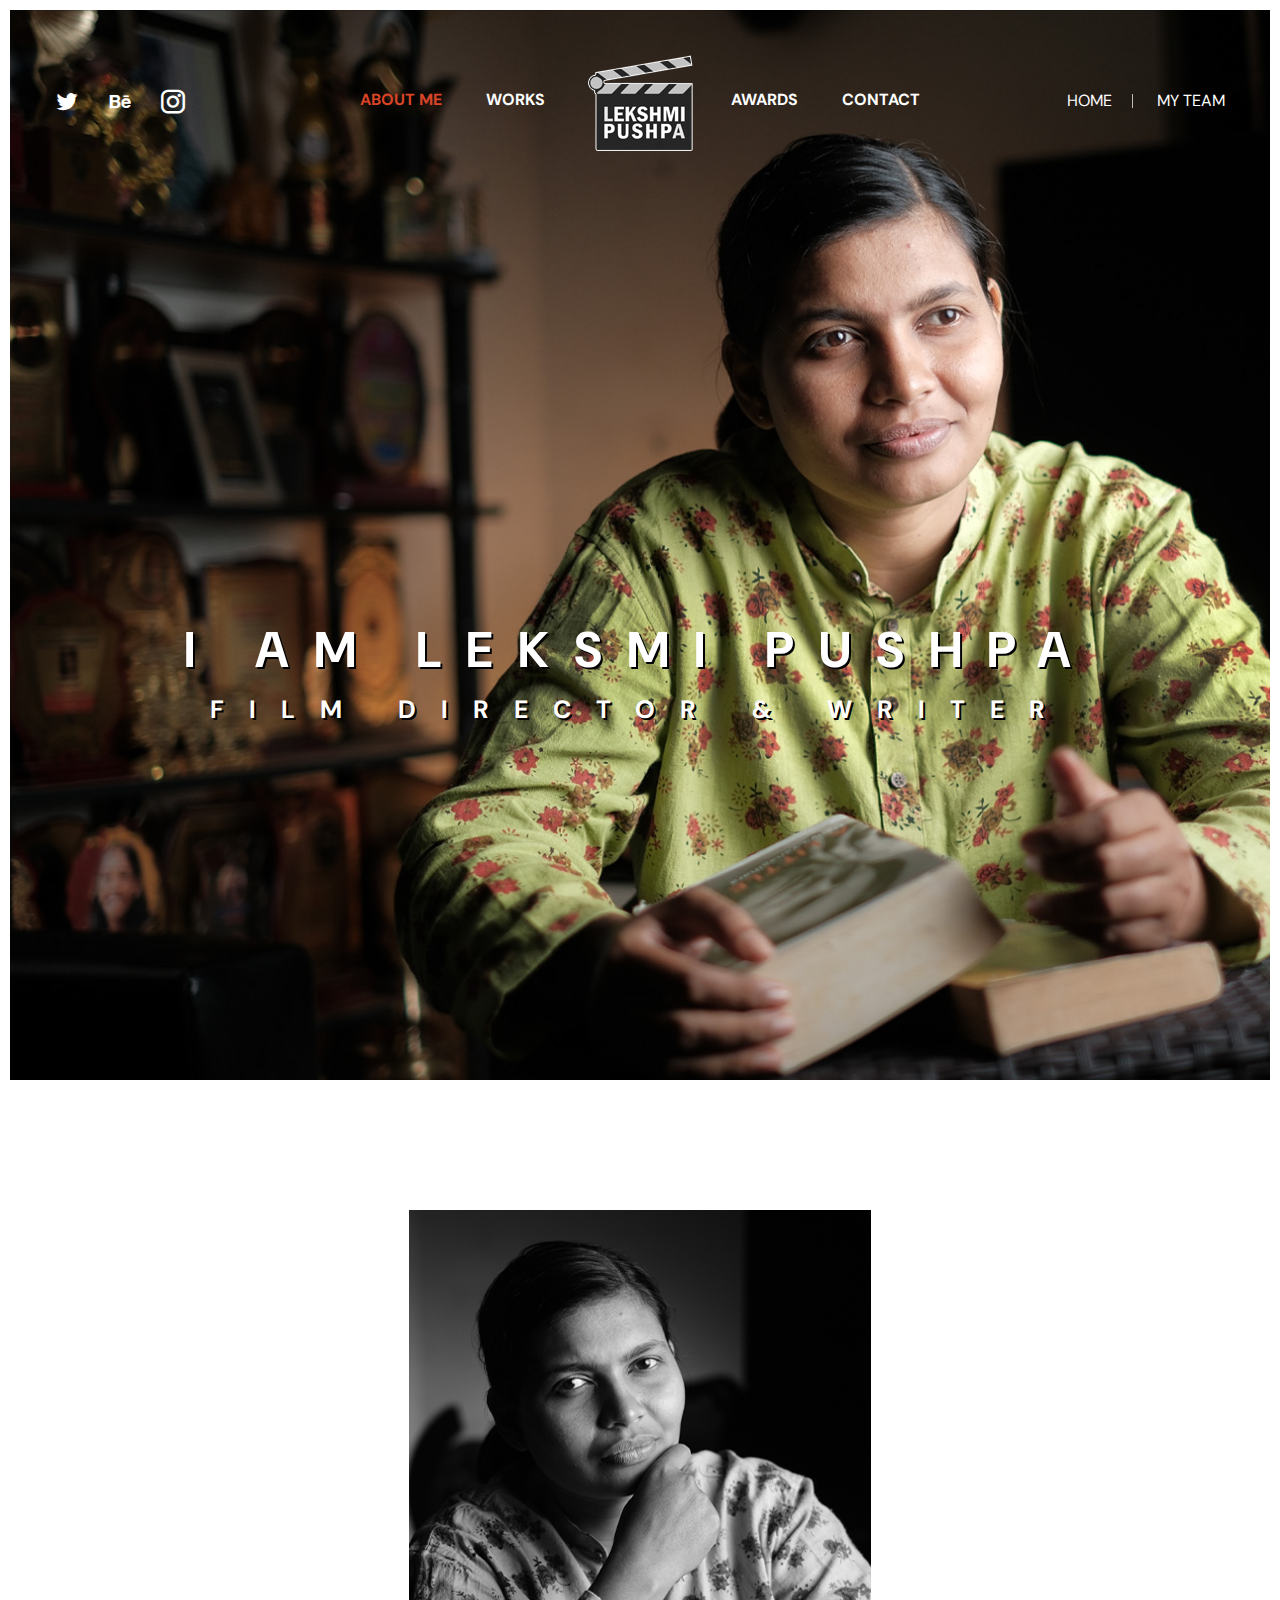
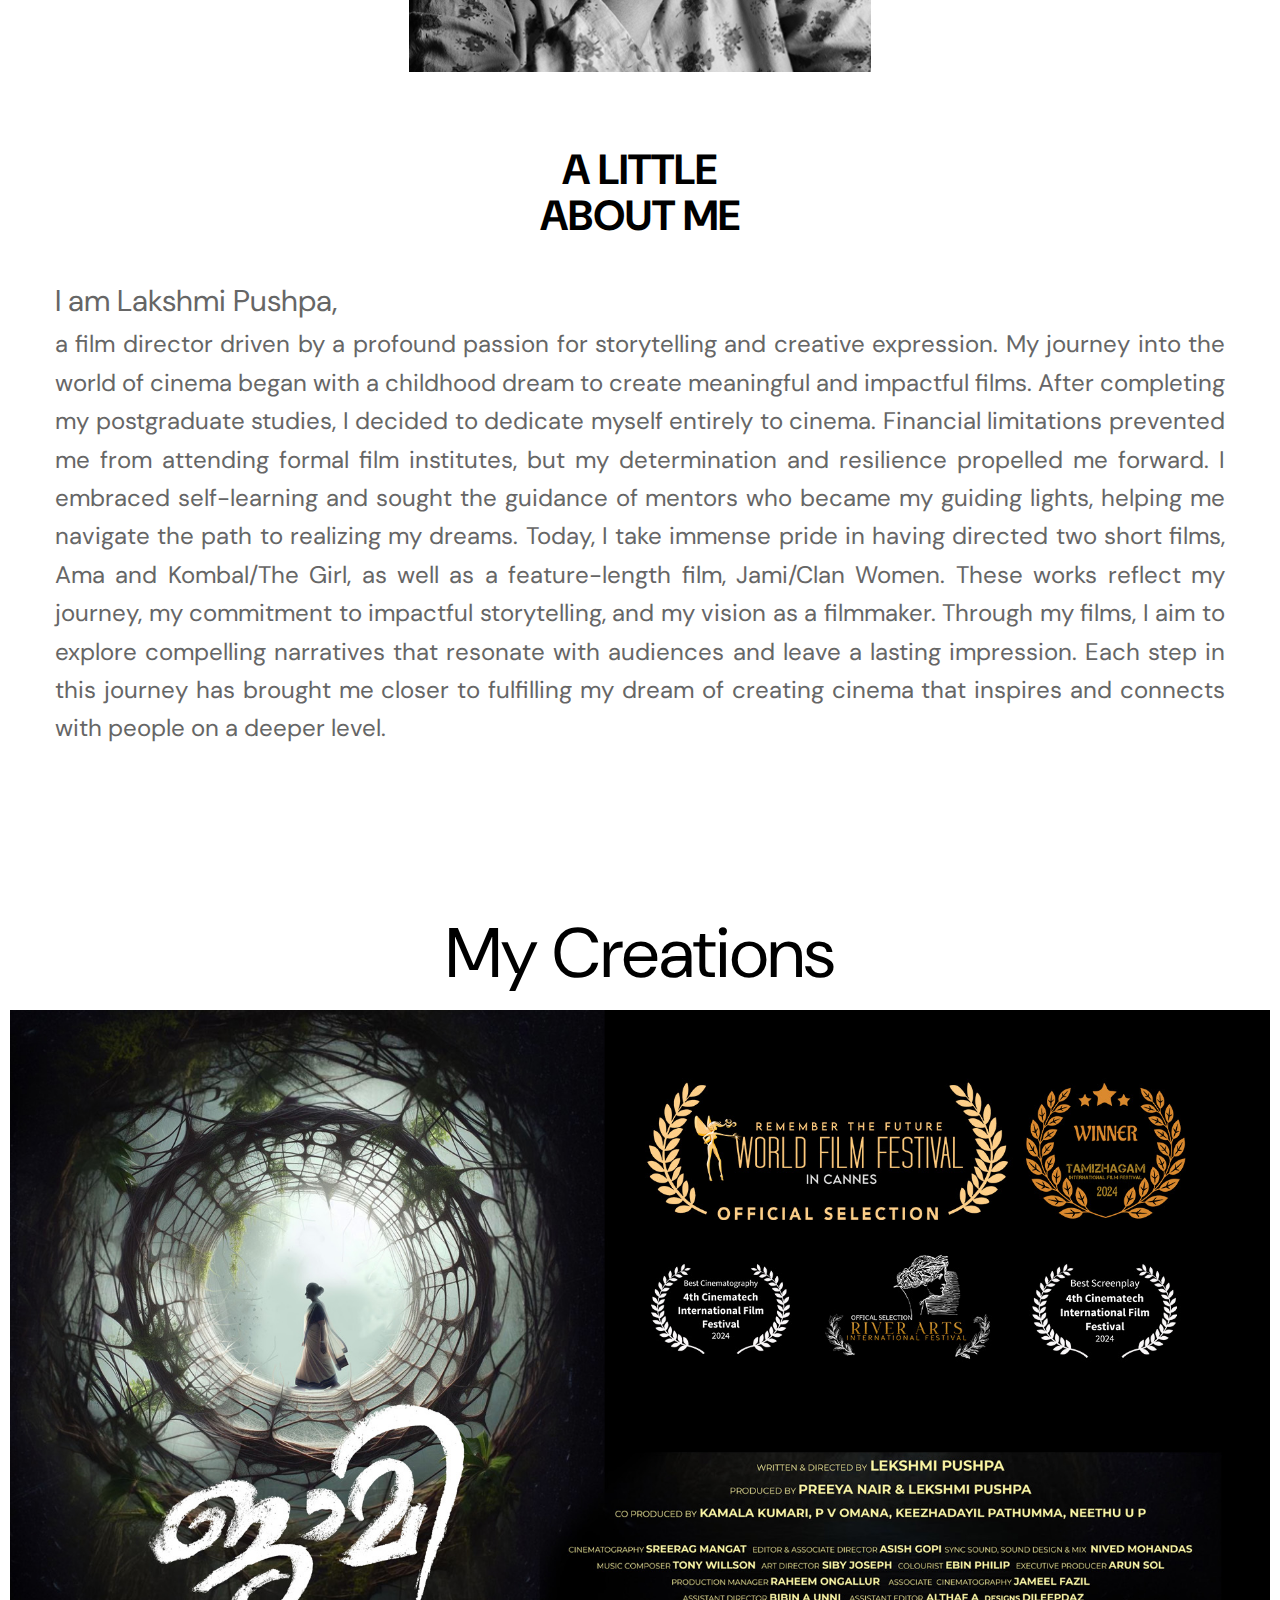
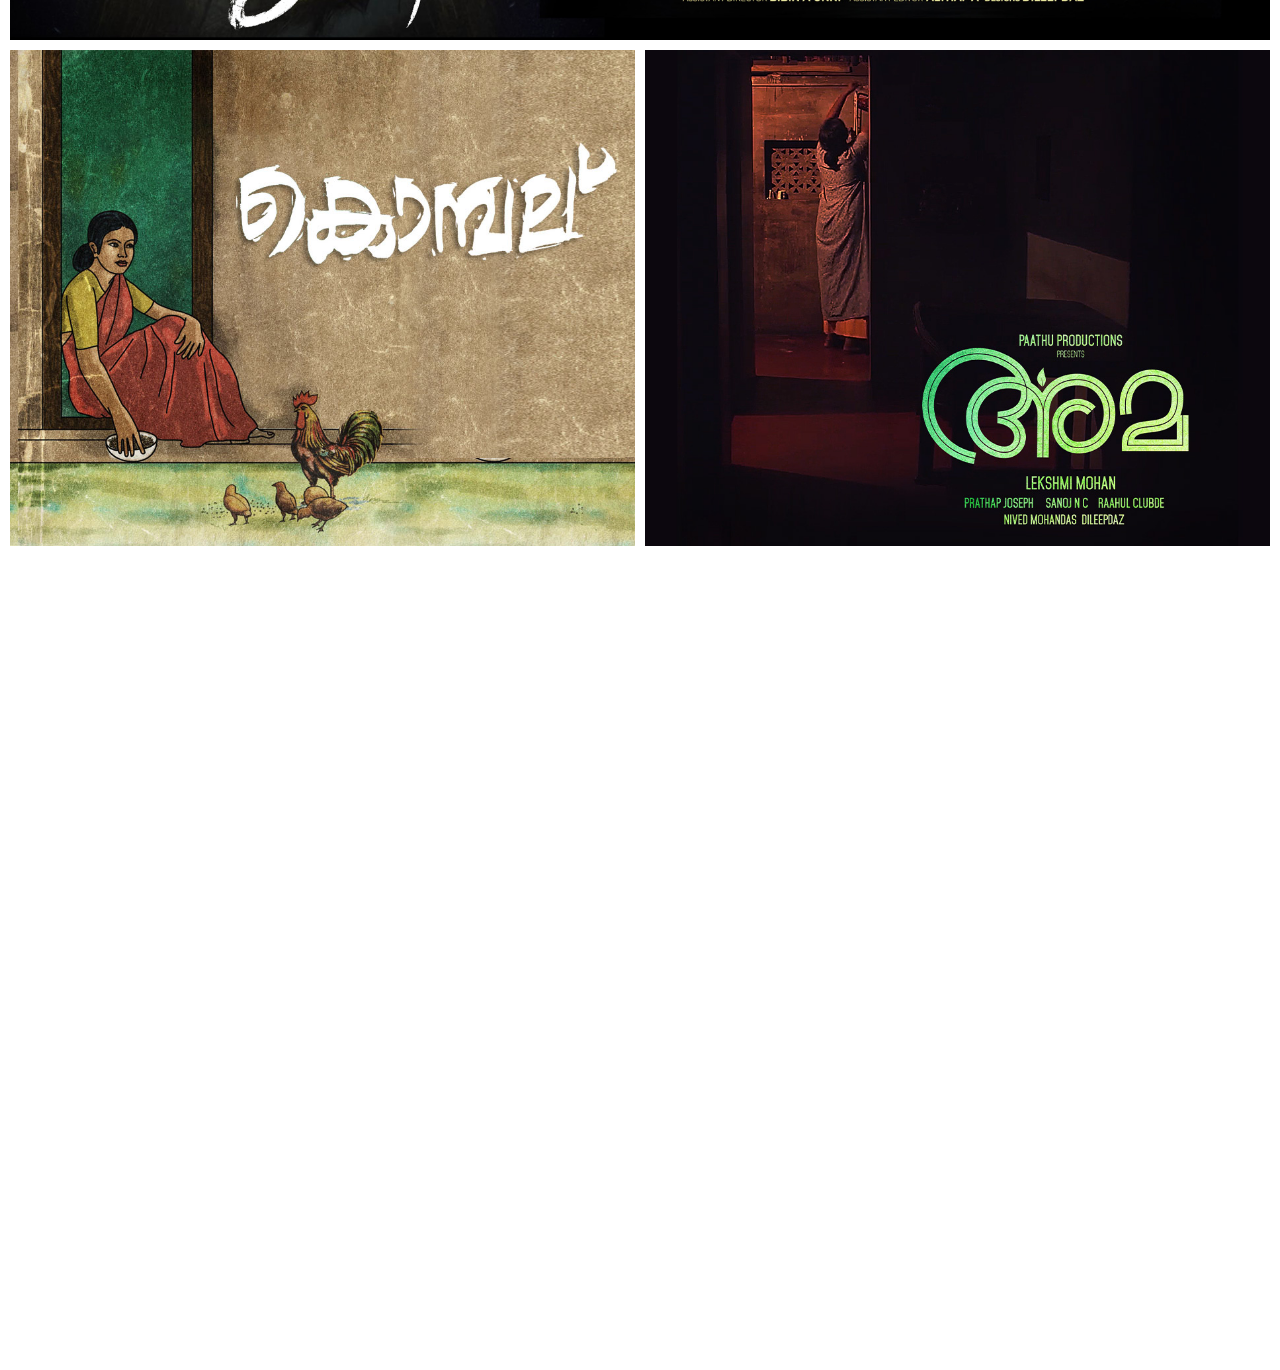
==== about.html @ e155b219 "finale file" ====
<!DOCTYPE html>
<html lang="en-US">
<head>
<meta charset="UTF-8">
<title>Lekshmi Pushpa - Director | Writer</title>
<meta name="description" content="Unore HTML Template is a remarkably beautiful and elegant website template and is the best choice for any type of digital agency or consulting company." />
<meta name="viewport" content="width=device-width, initial-scale=1">
<link rel="profile" href="https://gmpg.org/xfn/11">
<link rel="canonical" href="Replace_with_your_PAGE_URL" />

<!-- Stylesheets -->
<link href="css/bootstrap.css" rel="stylesheet">
<link href="css/main.css" rel="stylesheet">
<link href="css/responsive.css" rel="stylesheet">

<!-- Open Graph (OG) meta tags are snippets of code that control how URLs are displayed when shared on social media  -->
<!-- <meta property="og:locale" content="en_US" />
<meta property="og:type" content="website" />
<meta property="og:title" content="Add a Title" />
<meta property="og:url" content="PAGE_URL" />
<meta property="og:site_name" content="SITE_NAME" /> -->
<!-- For the og:image content, replace the # with a link of an image -->
<!-- <meta property="og:image" content="#" />
<meta property="og:description" content="Add_Description_Text" /> -->

<!-- Fonts -->
<link href="https://fonts.googleapis.com/css2?family=DM+Sans:ital,wght@0,400;0,500;0,700;1,400;1,500;1,700&family=Karla:ital,wght@0,400;0,700;1,700&display=swap" rel="stylesheet">

<!-- Add site Favicon -->
<link rel="shortcut icon" href="images/favicon.png" type="image/x-icon">
<link rel="icon" href="images/favicon.png" type="image/x-icon">
<meta name="msapplication-TileImage" content="images/favicon.png" />

<!-- Structured Data  -->
<script type="application/ld+json">
{
"@context": "http://schema.org",
"@type": "WebSite",
"name": "Replace_with_your_site_title",
"url": "Replace_with_your_site_URL"
}
</script>
</head>

<body class="border-body">

<div class="page-wrapper">

    <!-- Main Header-->
    <header class="main-header">

    	<!--Header-Upper-->
        <div class="header-upper">
        	<div class="auto-container">
            	<div class="clearfix">

                	<div class="pull-left logo-box">
                    	<div class="logo"><a href="index.html"><img src="images/logo.png" alt="" title=""></a></div>
                    </div>

                   	<div class="nav-outer clearfix">
						<!-- Mobile Navigation Toggler -->
                        <div class="mobile-nav-toggler"><span class="icon flaticon-menu"></span></div>
						<!-- Main Menu -->
						<nav class="main-menu navbar-expand-md">
							<div class="navbar-header">
								<button class="navbar-toggler" type="button" data-toggle="collapse" data-target="#navbarSupportedContent" aria-controls="navbarSupportedContent" aria-expanded="false" aria-label="Toggle navigation">
									<span class="icon-bar"></span>
									<span class="icon-bar"></span>
									<span class="icon-bar"></span>
								</button>
							</div>

							<div class="navbar-collapse show collapse clearfix" id="navbarSupportedContent">
								<ul class="navigation left-nav clearfix">

									<li class="current dropdown"><a href="about.html">About Me</a>
										<ul>
											<li><a href="about.html">Film Direction</a></li>
											<li><a href="about.html">Script</a></li>
											<li><a href="about.html">Story Writer</a></li>
										</ul>
									</li>

									<li class="dropdown"><a href="#">Works</a>
										<ul>
											<li><a href="portfolio.html">Jami/ Clan Women (Feature Length)</a></li>
											<li><a href="portfolio.html">Kompal / The Girl ( Short Film)</a></li>
											<li><a href="portfolio.html">Ama (അമ) - Short Film</a></li>
										</ul>
										<!--<ul>
											<li><a href="about.html">About Us</a></li>
										</ul>-->
									</li>
								</ul>

								<ul class="navigation right-nav clearfix">
									<li class="dropdown"><a href="blog-detail.html">AWARDS</a>
										<ul>
											<li><a href="blog-detail.html">JAMI</a></li>
											<li><a href="blog-detail.html">Kompal</a></li>
											<li><a href="blog-detail.html">AMA</a></li>
										</ul>
									</li>
									<li><a href="contact.html">Contact</a></li>
								</ul>

							</div>

						</nav>

						<!-- Social Box -->
						<ul class="social-box">
							<li><a href="https://twitter.com/"><span class="icofont-twitter"></span></a></li>
							<li><a href="https://www.behance.net/"><span class="icofont-behance"></span></a></li>
							<li><a href="https://www.instagram.com/"><span class="icofont-instagram"></span></a></li>
						</ul>

						<!-- Outer Box -->
						<div class="outer-box">
							<ul class="language-nav">
								<li><a href="index.html">Home</a></li>
								<li><a href="team-jami.html">My Team</a></li>
							</ul>
						</div>

					</div>

                </div>
            </div>
        </div>
        <!--End Header Upper-->

		<!-- Mobile Menu  -->
        <div class="mobile-menu">
            <div class="menu-backdrop"></div>
            <div class="close-btn"><span class="icon lnr lnr-cross"></span></div>

            <nav class="menu-box">
                <div class="nav-logo"><a href="index.html"><img src="images/logo.png" alt="" title=""></a></div>
                <div class="menu-outer"><!--Here Menu Will Come Automatically Via Javascript / Same Menu as in Header--></div>
            </nav>
        </div><!-- End Mobile Menu -->

    </header>
    <!--End Main Header -->

	<!-- Page Title Section -->
    <section class="page-title-section" style="background-image:url(images/background/1.jpg)">
		
		<div id="textbox" style="width:300px; height:150px;">
		</div>
		<div class="auto-container">
			
            <h1 style="font-size: 50px; letter-spacing: 25px; text-shadow: 2px 2px #000000 ">I AM LEKSMI PUSHPA </h1>
            <h1 style="font-size: 25px; letter-spacing: 25px; text-shadow: 2px 2px #000000">Film Director & Writer </h1>

		</div>
	</section>
	<!-- End Page Title Section -->

	<!-- About Section -->
	<section class="about-section">
		<div class="auto-container">
			<div class="image">
				<img src="images/resource/about a.png" alt="" />
			</div>
			<h2>A Little<br>About Me</h2>
			<div class="text">
				<p class="justified-text">
					
					<h3 style="text-align: left;">I am Lakshmi Pushpa,</h3> <h4 style="text-align: justify;">a film director driven by a profound passion for storytelling and creative expression. My journey into the world of cinema began with a childhood dream to create meaningful and impactful films.

After completing my postgraduate studies, I decided to dedicate myself entirely to cinema.

Financial limitations prevented me from attending formal film institutes, but my determination and resilience propelled me forward. I embraced self-learning and sought the guidance of mentors who became my guiding lights, helping me navigate the path to realizing my dreams.

Today, I take immense pride in having directed two short films, Ama and Kombal/The Girl, as well as a feature-length film, Jami/Clan Women. These works reflect my journey, my commitment to impactful storytelling, and my vision as a filmmaker.

Through my films, I aim to explore compelling narratives that resonate with audiences and leave a lasting impression. Each step in this journey has brought me closer to fulfilling my dream of creating cinema that inspires and connects with people on a deeper level.
</h4>
				  </p>
			</div>
		</div>
	</section>
	<!-- End About Section -->

	<!-- Gallery Section -->
	 
	 
	
    <section class="gallery-section">
		<div class="auto-container">
			<div class="image">
				<h1 style="text-align: center; color: #000000;">My Creations</h1>
			</div>
	
		 </div>
    	<div class="outer-container">
			<div class="row clearfix">

				<!-- Image Column -->
				 
				<div class="image-column col-lg-12 col-md-12 cols-m-12" cent>
					<div class="image">
						<a href="images/gallery/6.jpg" data-fancybox="gallery" data-caption=""><img src="images/gallery/6 jami.jpg" alt="" /></a>
					</div>
				</div>

				<!-- Image Column -->
				<div class="image-column col-lg-6 col-md-6 cols-m-12">
					<div class="image">
						<a href="images/gallery/4.jpg" data-fancybox="gallery" data-caption=""><img src="images/gallery/5 kompal.jpg" alt="" /></a>
					</div>
				</div>

				<!-- Image Column -->
				<div class="image-column col-lg-6 col-md-6 cols-m-12">
					<div class="image">
						<a href="images/gallery/5.jpg" data-fancybox="gallery" data-caption=""><img src="images/gallery/4 ama.jpg" alt="" /></a>
					</div>
				</div>

				

			</div>
		</div>
	</section>
	<!-- End Gallery Section -->



	

	<!-- Main Footer -->
    <footer class="main-footer">
		<div class="auto-container">
			<!--Widgets Section-->
			<div class="widgets-section">
				<div class="row clearfix">

					<!-- Footer Column -->
					<div class="footer-column col-lg-4 col-md-6 col-sm-12">
						<div class="footer-widget office-widget wow fadeInUp" data-wow-delay="0ms" data-wow-duration="1500ms">
							<h4>Contact Me</h4>
							<ul class="location-list">
								<li><h5>Don't hesitate to get in touch <br> Your inquiries are always welcome.</h5></li>
								<li><a href="mailto:lekshmipushpa000@gmail.com"><h5>lekshmipushpa000@gmail.com</h5></a></li>
								<li><a href="mailto:jamimovie2024@gmail.com"><h5>jamimovie2024@gmail.com</h5></a></li>
							</ul>
							<!-- Social Box -->
							<ul class="social-box">
								<li><a href="https://twitter.com/" class="icofont-twitter"></a></li>
								<li class="facebook"><a href="http://facebook.com/" class="icofont-facebook"></a></li>
								<li class="google"><a href="https://www.google.com/" class="icofont-google-plus"></a></li>
								<li class="behance"><a href="https://www.behance.net/" class="icofont-behance"></a></li>
								<li class="instagram"><a href="https://www.instagram.com/" class="icofont-instagram"></a></li>
							</ul>
						</div>
					</div>

					<!-- Footer Column -->
					<div class="footer-column col-lg-4 col-md-12 col-sm-12">
						<div class="footer-widget logo-widget wow fadeInUp" data-wow-delay="0ms" data-wow-duration="1500ms">
							<div class="logo">
								<a href="index.html"><img src="images/footer-logo.png" alt="" /></a>
							</div>
						</div>
					</div>

					<!-- Footer Column -->
					<div class="footer-column col-lg-4 col-md-6 col-sm-12">
						<div class="footer-widget twitter-widget wow fadeInUp" data-wow-delay="0ms" data-wow-duration="1500ms">
							<h4>Social media</h4>
							<div class="facebook"><h5>
								Contact me without hesitation. <br> facebook: <a href="https://www.facebook.com/lekshmip.nair.10">Lekshmi Pushpa</a><br>
							</h5>
							</div>
							<div><li>...................................................................</li></div>
							<div class="instagram"><h5>
								Your connection is welcome.<br> Me on instagram: <a href="https://www.instagram.com/lekshmipushpa/">lekshmipushpa</a><br>
							</h5>
							</div>
						</div>
					</div>

				</div>
			</div>
		</div>
		<div class="footer-bottom wow fadeInUp" data-wow-delay="0ms" data-wow-duration="1500ms">
			<div class="auto-container">
				<div class="copyright">Where creativity meets expertise.

					<script type="text/javascript">document.write;</script> Designed with passion, your multimedia expert<i class="icon-heart text-danger" aria-hidden="true"></i> - <a
						href="https://www.instagram.com/asishgopi/" target="_blank">Asish Gopi</a>
				</div>
			</div>
		</div>
	</footer>

</div>
<!--End pagewrapper-->

<!-- Scroll To Top -->
<div class="scroll-to-top scroll-to-target" data-target="html"><span class="fa fa-arrow-circle-up"></span></div>

<script src="js/jquery.js"></script>
<script src="js/popper.min.js"></script>
<script src="js/bootstrap.min.js"></script>
<script src="js/jquery.mCustomScrollbar.concat.min.js"></script>
<script src="js/jquery.fancybox.js"></script>
<script src="js/appear.js"></script>
<script src="js/owl.js"></script>
<script src="js/wow.js"></script>
<script src="js/parallax.min.js"></script>
<script src="js/tilt.jquery.min.js"></script>
<script src="js/jquery.paroller.min.js"></script>
<script src="js/mixitup.js"></script>
<script src="js/validate.js"></script>
<script src="js/jquery-ui.js"></script>
<script src="js/script.js"></script>

</body>
</html>
---- css/main.css ----
/* Unore HTML Template */

/************ TABLE OF CONTENTS ***************
1. Fonts
2. Reset
3. Global
4. Main Header
5. Main Slider
6. About Section
7. Project Section
8. Services Section
9. Testimonial Section
10. Clients Section
11. Team Section
12. Pricing Section
13. Press Section
14. Main Footer Section
15. Page Title Section
16. Blog Section
17. Sidebar Widgets
18. Comment Form
19. Comment Box
20. Contact Info Section
21. Map Section
22. Contact Form Section

**********************************************/

/*
	
	font-family: 'DM Sans', sans-serif;
	font-family: 'Karla', sans-serif;
	
*/

@import url('flaticon.css');
@import url('animate.css');
@import url('owl.css');
@import url('elegenticon.css');
@import url('linearicons.css');
@import url('jquery-ui.css');
@import url('animation.css');
@import url('icofont.min.css');
@import url('simple-line-icons.css');
@import url('fontawesome.min.css');
@import url('jquery.fancybox.min.css');
@import url('jquery.mCustomScrollbar.min.css');

/*** 

====================================================================
	Reset
====================================================================

 ***/
 
* {
	margin:0px;
	padding:0px;
	border:none;
	outline:none;
}

@font-face {
  font-family: "icofont";
  src: url("../fonts/icofont.eot");
  src: url("../fonts/icofont.eot?#iefix") format("embedded-opentype"),
       url("../fonts/icofont.woff") format("woff"),
       url("../fonts/icofont.ttf") format("truetype"),
       url("../fonts/icofont.svg#icofont") format("svg");
  font-weight: 400;
  font-style: normal;
}

@font-face {
  font-family: "simple-line-icons";
  src: url("../fonts/simple-Line-Icons.eot");
  src: url("../fonts/simple-Line-Icons.eot?#iefix") format("embedded-opentype"),
       url("../fonts/simple-Line-Icons.woff") format("woff"),
       url("../fonts/simple-Line-Icons.ttf") format("truetype"),
       url("../fonts/simple-Line-Icons.svg#simple-Line-Icons") format("svg");
  font-weight: 400;
  font-style: normal;
}

/*** 

====================================================================
	Global Settings
====================================================================

 ***/

body {
	font-family: 'DM Sans', sans-serif;
	font-size:14px;
	color:#777777;
	line-height:1.7em;
	font-weight:400;
	background:#ffffff;
	-webkit-font-smoothing: antialiased;
	-moz-font-smoothing: antialiased;
}

.border-body{
	border:10px solid #ffffff;
}

.color-palate{
	display:none;
}

.bordered-layout .page-wrapper{
	padding:0px 50px 0px;
}

a{
	text-decoration:none;
	cursor:pointer;
	color:#da4426;
}

button,
a:hover,a:focus,a:visited{
	text-decoration:none;
	outline:none !important;
}

h1,h2,h3,h4,h5,h6 {
	position:relative;
	font-weight:normal;
	margin:0px;
	background:none;
	line-height:1.6em;
	font-family: 'DM Sans', sans-serif;
}

.pull-left{
	float:left;
}

.pull-right{
	float:right;
}

/* Typography */

h1{
	font-size:70px;
}

h2{
	font-size:42px;
}

h3{
	font-size:30px;
}

h4{
	font-size:24px;
}

h5{
	font-size:20px;
}

h6{
	font-size:18px;
}

input,button,select,textarea{
	
}

textarea{
	overflow:hidden;
}

p{
	position:relative;
	line-height:1.8em;	
}

.auto-container{
	position:static;
	max-width:1200px;
	padding:0px 15px;
	margin:0 auto;
}

.medium-container{
	max-width:850px;
}

.page-wrapper{
	position:relative;
	margin:0 auto;
	width:100%;
	min-width:300px;
}

ul,li{
	list-style:none;
	padding:0px;
	margin:0px;	
}

img{
	display:inline-block;
	max-width:100%;
}

.theme-btn{
	display:inline-block;
	transition:all 0.3s ease;
	-moz-transition:all 0.3s ease;
	-webkit-transition:all 0.3s ease;
	-ms-transition:all 0.3s ease;
	-o-transition:all 0.3s ease;
}

.centered{
	text-align:center;	
}

/*Btn Style One*/

.btn-style-one{
	position: relative;
	display: inline-block;
	font-size: 16px;
	line-height: 30px;
	color: #ffffff;
	padding: 12px 35px;
	font-weight: 700;
	overflow: hidden;
	border-radius:50px;
	background-color: #da4426;
	text-transform: capitalize;
	font-family: 'DM Sans', sans-serif;
}

.btn-style-one:before{
	position: absolute;
	content: '';
    top: 0;
    left: 0;
    width: 100%;
    height: 100%;
    z-index: 1;
    opacity: 0;
    background-color: #262626;
    -webkit-transition: all 0.4s;
    -moz-transition: all 0.4s;
    -o-transition: all 0.4s;
    transition: all 0.4s;
    -webkit-transform: scale(0.2, 1);
    transform: scale(0.2, 1);
}

.btn-style-one i{
	position:relative;
	top:1px;
	margin-left:4px;
}

.btn-style-one .txt{
	position:relative;
	z-index:1;
}

.btn-style-one:hover::before{
    opacity: 1;
    -webkit-transform: scale(1, 1);
    transform: scale(1, 1);
}

.btn-style-one:hover{
	color: #ffffff;
}

/* Btn Style Two */

.btn-style-two{
	position: relative;
	display: inline-block;
	font-size: 18px;
	line-height: 30px;
	color: #ffffff;
	padding: 12px 55px;
	font-weight: 700;
	overflow:hidden;
	cursor:pointer;
	border-radius:50px;
	text-transform:capitalize;
	background-color: #da4426;
	font-family: 'DM Sans', sans-serif;
	box-shadow:0px 0px 25px rgba(0,155,114,0.15);
}

.btn-style-two:before{
	position: absolute;
	content: '';
    top: 0;
    left: 0;
    width: 100%;
    height: 100%;
    z-index: 1;
    opacity: 0;
    background-color: #4a4a4a;
    -webkit-transition: all 0.4s;
    -moz-transition: all 0.4s;
    -o-transition: all 0.4s;
    transition: all 0.4s;
    -webkit-transform: scale(0.2, 1);
    transform: scale(0.2, 1);
}

.btn-style-two i{
	position:relative;
	top:1px;
	margin-left:4px;
}

.btn-style-two .txt{
	position:relative;
	z-index:1;
}

.btn-style-two:hover::before{
    opacity: 1;
    -webkit-transform: scale(1, 1);
    transform: scale(1, 1);
}

.btn-style-two:hover{
	color: #ffffff;
}

/* Btn Style Three */

.btn-style-three{
	position: relative;
	display: inline-block;
	font-size: 18px;
	line-height: 30px;
	color: #da4426;
	padding: 10px 60px;
	font-weight: 700;
	overflow: hidden;
	border-radius:50px;
	background: none;
	border:1px solid #da4426;
	text-transform: capitalize;
	font-family: 'DM Sans', sans-serif;
}

.btn-style-three:before{
	position: absolute;
	content: '';
    top: 0;
    left: 0;
    width: 100%;
    height: 100%;
    z-index: 1;
    opacity: 0;
    background-color: #da4426;
    -webkit-transition: all 0.4s;
    -moz-transition: all 0.4s;
    -o-transition: all 0.4s;
    transition: all 0.4s;
    -webkit-transform: scale(0.2, 1);
    transform: scale(0.2, 1);
}

.btn-style-three .txt{
	position:relative;
	z-index:1;
}

.btn-style-three:hover::before{
    opacity: 1;
    -webkit-transform: scale(1, 1);
    transform: scale(1, 1);
}

.btn-style-three:hover{
	color: #ffffff;
}

/* Social Icon One */

.social-icon-one{
	position: relative;
	display: block;
}

.social-icon-one li{
	position: relative;
	margin-left:9px;
	display: inline-block;
}

.social-icon-one li a{
	position: relative;
	width:32px;
	height:32px;
	display: block;
	font-size: 14px;
	line-height: 32px;
	color: #cccccc;
	text-align:center;
	border-radius:2px;
	background-color:#333333;
	-webkit-transition: all 300ms ease;
	-moz-transition: all 300ms ease;
	-ms-transition: all 300ms ease;
	-o-transition: all 300ms ease;
	transition: all 300ms ease;
}

.social-icon-one li a:hover{
	color: #333333;
	background-color:#feec42;
}

.theme_color{
	color:#da4426;
}

/*-------------------------------------
	 Loading 
-------------------------------------*/

.loading-area {
	width: 100%;
	height: 100%;
	position: fixed;
	left: 0;
	top: 0;
	z-index: 9999;
	overflow: hidden;
}

.loading-box {
	width: 100%;
	height: 100%;
	background-color: #FFF;
	position: absolute;
	left: 0;
	top: 0;
	opacity: 1;
	z-index: 9999;
}

.cssload-loader {
	width: 244px;
	height: 49px;
	line-height: 49px;
	text-align: center;
	position: absolute;
	left: 50%;
	transform: translate(-50%, -50%);
	-o-transform: translate(-50%, -50%);
	-ms-transform: translate(-50%, -50%);
	-webkit-transform: translate(-50%, -50%);
	-moz-transform: translate(-50%, -50%);
	font-family: 'DM Sans', sans-serif;
	text-transform: uppercase;
	font-weight: 900;
	font-size:18px;
	color: #da4426;
	letter-spacing: 0.2em;
}
.cssload-loader::before, .cssload-loader::after {
	content: "";
	display: block;
	width: 15px;
	height: 15px;
	background: rgb(34,34,34);
	position: absolute;
	animation: cssload-load 0.81s infinite alternate ease-in-out;
		-o-animation: cssload-load 0.81s infinite alternate ease-in-out;
		-ms-animation: cssload-load 0.81s infinite alternate ease-in-out;
		-webkit-animation: cssload-load 0.81s infinite alternate ease-in-out;
		-moz-animation: cssload-load 0.81s infinite alternate ease-in-out;
}
.cssload-loader::before {
	top: 0;
}
.cssload-loader::after {
	bottom: 0;
}

.loading-pic {
	width: 100%;
	position: absolute;
	top: 50%;
	z-index: 99999;
	text-align: center;
	-webkit-transform: translateY(-50%);
	-moz-transform: translateY(-50%);
	-ms-transform: translateY(-50%);
	transform: translateY(-50%);
}


@keyframes cssload-load {
	0% {
		left: 0;
		height: 29px;
		width: 15px;
	}
	50% {
		height: 8px;
		width: 39px;
	}
	100% {
		left: 229px;
		height: 29px;
		width: 15px;
	}
}

@-o-keyframes cssload-load {
	0% {
		left: 0;
		height: 29px;
		width: 15px;
	}
	50% {
		height: 8px;
		width: 39px;
	}
	100% {
		left: 229px;
		height: 29px;
		width: 15px;
	}
}

@-ms-keyframes cssload-load {
	0% {
		left: 0;
		height: 29px;
		width: 15px;
	}
	50% {
		height: 8px;
		width: 39px;
	}
	100% {
		left: 229px;
		height: 29px;
		width: 15px;
	}
}

@-webkit-keyframes cssload-load {
	0% {
		left: 0;
		height: 29px;
		width: 15px;
	}
	50% {
		height: 8px;
		width: 39px;
	}
	100% {
		left: 229px;
		height: 29px;
		width: 15px;
	}
}

@-moz-keyframes cssload-load {
	0% {
		left: 0;
		height: 29px;
		width: 15px;
	}
	50% {
		height: 8px;
		width: 39px;
	}
	100% {
		left: 229px;
		height: 29px;
		width: 15px;
	}
}

img{
	display:inline-block;
	max-width:100%;
	height:auto;	
}

/*** 

====================================================================
	Scroll To Top style
====================================================================

***/

.scroll-to-top{
	position:fixed;
	bottom:15px;
	right:15px;
	width:60px;
	height:60px;
	color:#ffffff;
	font-size:24px;
	text-transform:uppercase;
	line-height:60px;
	text-align:center;
	z-index:100;
	cursor:pointer;
	background:#0a0a0a;
	display:none;
	-webkit-transition:all 300ms ease;
	-ms-transition:all 300ms ease;
	-o-transition:all 300ms ease;
	-moz-transition:all 300ms ease;
	transition:all 300ms ease;		
}

.scroll-to-top:hover{
	color:#ffffff;
	background:#da4426;
}

/*** 

====================================================================
	Section Title
====================================================================

***/

.sec-title{
	position:relative;
	z-index:1;
	margin-bottom:60px;
}

.sec-title h2{
	position:relative;
	color:#000000;
	font-weight:700;
	line-height:1.1em;
	font-size:42px;
	text-transform:uppercase;
}

.sec-title .text{
	position:relative;
	color:#666666;
	font-size:18px;
	line-height:1.8em;
	margin-top:20px;
}

.sec-title.centered{
	text-align: center !important;
}

.sec-title.light .title{
	color:#da4426;
	background-color:#ffffff;
}

.sec-title.light h2{
	color:#ffffff;
}

/* List Style One */

.list-style-one{
	position:relative;
	z-index:1;
}

.list-style-one li{
	position:relative;
	color:#4a4a4a;
	font-size:16px;
	font-weight:400;
	margin-bottom:15px;
	padding-left:35px;
	line-height:1.8em;
}

.list-style-one li:before{
	position:absolute;
	left:0px;
	top:2px;
	content:'\f12f';
	color:#fdb231;
	font-size:22px;
	font-weight:400;
	display:block;
	font-family: "Flaticon";
}

/*** 

====================================================================
	Main Header style
====================================================================

***/

.main-header{
	position:absolute;
	z-index:999;
	width:100%;
	-ms-animation-duration: 500ms;
    -moz-animation-duration: 500ms;
    -op-animation-duration: 500ms;
    -webkit-animation-duration: 500ms;
    animation-duration: 500ms;
}

.main-header .main-box{
	position:relative;
	padding:0px 0px;
	left:0px;
	top:0px;
	width:100%;
	background:none;
	-webkit-transition:all 300ms ease;
	-ms-transition:all 300ms ease;
	-o-transition:all 300ms ease;
	-moz-transition:all 300ms ease;
	transition:all 300ms ease;
}

.main-header .main-box .outer-container{
	position:relative;
	padding:0px 40px;
}

.main-header .main-box .logo-box{
	position:relative;
	float:left;
	left:0px;
	z-index:10;
	padding:30px 0px;
}

.main-header .main-box .logo-box .logo img{
	display:inline-block;
	max-width:100%;
	-webkit-transition:all 300ms ease;
	-ms-transition:all 300ms ease;
	-o-transition:all 300ms ease;
	-moz-transition:all 300ms ease;
	transition:all 300ms ease;	
}

.main-header .header-upper .outer-container{
	padding:0px 15px;
	max-width:1700px;
	margin:0 auto;
}

.main-header .header-upper{
	position:relative;
	z-index:1;
	padding-top:20px;
	transition:all 300ms ease;
	-moz-transition:all 300ms ease;
	-webkit-transition:all 300ms ease;
	-ms-transition:all 300ms ease;
	-o-transition:all 300ms ease;
}

.main-header .header-upper .outer-box .nav-toggler{
	position:relative;
	font-size:28px;
	color:#ff9600;
	cursor:pointer;
	display:inline-block;
}

.main-header.fixed-header .header-upper .outer-box{
	
}

.main-header.fixed-header .header-upper .logo-box .logo{
	padding:15px 0px;
}

.main-header.fixed-header .main-menu .navigation > li > a{
	color:#ffffff;
}

.main-header.fixed-header .main-menu .navigation > li.current > a,
.main-header.fixed-header .main-menu .navigation > li:hover > a{
	color:#da4426;
}

/* Search Box Outer */

.main-header .header-upper .search-box-outer{
	position:relative;
	float:left;
}

.main-header .header-upper .search-box-btn{
	position:relative;
	float:left;
	top:0px;
	margin-top:6px;
	display:block;
	font-size:18px;
	color:#ec2b3e;
	line-height:26px;
	cursor:pointer;
	background:none;
	transition:all 500ms ease;
	-moz-transition:all 500ms ease;
	-webkit-transition:all 500ms ease;
	-ms-transition:all 500ms ease;
	-o-transition:all 500ms ease;
}

.main-header .header-upper .search-box-btn:after{
	display:none;
}

/* Sticky Header */

.sticky-header{
	position:fixed;
	opacity:0;
	visibility:hidden;
	left:0px;
	top:0px;
	width:100%;
	padding:0px 0px;
	background:#222222;
	z-index:0;
	transition:all 500ms ease;
	-moz-transition:all 500ms ease;
	-webkit-transition:all 500ms ease;
	-ms-transition:all 500ms ease;
	-o-transition:all 500ms ease;
}

.sticky-header .logo{
	padding:8px 0px 8px;
}

.fixed-header .sticky-header{
	z-index:999;
	opacity:1;
	visibility:visible;
	-ms-animation-name: fadeInDown;
	-moz-animation-name: fadeInDown;
	-op-animation-name: fadeInDown;
	-webkit-animation-name: fadeInDown;
	animation-name: fadeInDown;
	-ms-animation-duration: 500ms;
	-moz-animation-duration: 500ms;
	-op-animation-duration: 500ms;
	-webkit-animation-duration: 500ms;
	animation-duration: 500ms;
	-ms-animation-timing-function: linear;
	-moz-animation-timing-function: linear;
	-op-animation-timing-function: linear;
	-webkit-animation-timing-function: linear;
	animation-timing-function: linear;
	-ms-animation-iteration-count: 1;
	-moz-animation-iteration-count: 1;
	-op-animation-iteration-count: 1;
	-webkit-animation-iteration-count: 1;
	animation-iteration-count: 1;	
}

.sticky-header .main-menu .navigation > li > a{
	padding:23px 0px  !important;
	color:#ffffff !important;
}

.sticky-header .main-menu .navigation > li > a:after{
	display:none;
}

.main-header .nav-outer{
	position:relative;
	transition: all 500ms ease;
    -moz-transition: all 500ms ease;
    -webkit-transition: all 500ms ease;
    -ms-transition: all 500ms ease;
    -o-transition: all 500ms ease;
}

.main-header .header-upper .logo-box{
	position:relative;
	left:50%;
	z-index:10;
	margin-left:-53px;
	transition: all 500ms ease;
    -moz-transition: all 500ms ease;
    -webkit-transition: all 500ms ease;
    -ms-transition: all 500ms ease;
    -o-transition: all 500ms ease;
}

.main-header .header-upper .logo-box .logo{
	position:relative;
	padding:20px 0px 0px;
	transition: all 500ms ease;
    -moz-transition: all 500ms ease;
    -webkit-transition: all 500ms ease;
    -ms-transition: all 500ms ease;
    -o-transition: all 500ms ease;
}

.main-header .header-upper .outer-box{
	position:absolute;
	right:0px;
	top:60px;
	transition:all 500ms ease;
	-moz-transition:all 500ms ease;
	-webkit-transition:all 500ms ease;
	-ms-transition:all 500ms ease;
	-o-transition:all 500ms ease;
}

.main-header .nav-outer .outer-box .language-nav{
	position:relative;
}

.main-header .nav-outer .outer-box .language-nav li{
	position:relative;
	line-height:1em;
	display:inline-block;
}

.main-header .nav-outer .outer-box .language-nav li:first-child{
	padding-right:20px;
	margin-right:20px;
	border-right:1px solid rgba(255,255,255,0.70);
}

.main-header .nav-outer .outer-box .language-nav li a{
	position:relative;
	color:#ffffff;
	font-size:16px;
	text-transform:uppercase;
	transition:all 300ms ease;
	-moz-transition:all 300ms ease;
	-webkit-transition:all 300ms ease;
	-ms-transition:all 300ms ease;
	-o-transition:all 300ms ease;
}

.main-header .nav-outer .outer-box .language-nav li a:hover{
	color:#da4426;
}

.main-header .main-menu .navigation.left-nav{
	float:left;
	text-align:left;
}

.main-header .main-menu .navigation.right-nav{
	float:right;
	text-align:right;
}

.main-header .header-upper .social-box{
	position:absolute;
	left:0px;
	top:60px;
	transition:all 500ms ease;
	-moz-transition:all 500ms ease;
	-webkit-transition:all 500ms ease;
	-ms-transition:all 500ms ease;
	-o-transition:all 500ms ease;
}

.main-header .header-upper .social-box li{
	position:relative;
	margin-right:25px;
	display:inline-block;
}

.main-header .header-upper .social-box li a{
	position:relative;
	color:#ffffff;
	font-size:24px;
	transition:all 500ms ease;
	-moz-transition:all 500ms ease;
	-webkit-transition:all 500ms ease;
	-ms-transition:all 500ms ease;
	-o-transition:all 500ms ease;
}

.main-header .header-upper .social-box li a:hover{
	color:#da4426;
}

.main-menu{
	position:static;
	width:100%;
	padding-top:28px;
	max-width:560px;
	margin:0 auto;
	transition: all 500ms ease;
    -moz-transition: all 500ms ease;
    -webkit-transition: all 500ms ease;
    -ms-transition: all 500ms ease;
    -o-transition: all 500ms ease;
}

.main-menu .navbar-collapse{
	padding:0px;
	display:block;
}

.main-menu .navigation{
	position:static;
	margin:0px;
	width:100%;
}

.main-menu .navigation > li{
	position:relative;
	float:none;
	display:inline-block;
	margin-right:40px;
	text-align:left;
	transition:all 500ms ease;
	-moz-transition:all 500ms ease;
	-webkit-transition:all 500ms ease;
	-ms-transition:all 500ms ease;
	-o-transition:all 500ms ease;
}

.main-menu .navigation > li:last-child{
	margin-right:0px;
}

.main-header .header-upper .upper-right{
	position:relative;
}

.main-menu .navigation > li > a{
	position:relative;
	display:block;
	color:#ffffff;
	text-align:center;
	line-height:30px;
	text-transform:uppercase;
	letter-spacing:0px;
	opacity:1;
	font-weight:700;
	padding:27px 0px;
	font-size:16px;
	transition:all 500ms ease;
	-moz-transition:all 500ms ease;
	-webkit-transition:all 500ms ease;
	-ms-transition:all 500ms ease;
	-o-transition:all 500ms ease;
}

.main-menu .navigation > li:hover > a,
.main-menu .navigation > li.current > a{
	color:#da4426;
}

.main-menu .navigation > li:hover > a,
.main-menu .navigation > li.current > a,
.main-header.light-version .main-menu .navigation > li:hover > a,
.main-header.light-version .main-menu .navigation > li.current > a{
	opacity:1;
}

.main-menu .navigation > li > ul{
	position:absolute;
	left:-30px;
	top:100%;
	width:230px;
	z-index:100;
	display:none;
	opacity: 0;
    visibility: hidden;
    transition: all 900ms ease;
    -moz-transition: all 900ms ease;
    -webkit-transition: all 900ms ease;
    -ms-transition: all 900ms ease;
    -o-transition: all 900ms ease;
	padding:20px 15px;
	border-radius:10px;
	background-color: #ffffff;
	box-shadow: 0px 0px 10px rgba(0,0,0,0.10);
}

.main-menu .navigation > li > ul.from-right{
	left:auto;
	right:0px;	
}

.main-menu .navigation > li > ul > li{
	position:relative;
	width:100%;
}

.main-menu .navigation > li > ul > li > a{
	position:relative;
	display:block;
	padding:6px 18px;
	line-height:24px;
	font-weight:500;
	font-size:15px;
	text-transform:capitalize;
	color:#222222;
	padding-left:10px;
	transition:all 500ms ease;
	-moz-transition:all 500ms ease;
	-webkit-transition:all 500ms ease;
	-ms-transition:all 500ms ease;
	-o-transition:all 500ms ease;
}

.main-menu .navigation > li > ul > li > a:before{
	position: absolute;
    top: -6px;
    left: 8px;
    color: transparent;
    content: '.';
    text-shadow: 0 0 transparent;
    font-size: 2em;
    line-height: 1em;
    -webkit-transition: text-shadow 0.3s, color 0.3s;
    -moz-transition: text-shadow 0.3s, color 0.3s;
    transition: text-shadow 0.3s, color 0.3s;
    pointer-events: none;
    animation: opacitychange 1s ease-in-out infinite;
}

.main-menu .navigation > li > ul > li:hover > a::before{
	opacity:1;
	color:#000000;
	text-shadow: 8px 0 #da4426, -8px 0 #da4426;
}

.main-menu .navigation > li > ul > li:hover > a{
	color:#da4426;
	padding-left:30px;
}

.main-menu .navigation > li > ul > li.dropdown > a:after{
	font-family: 'Font Awesome 5 Free';
	content: "\f105";
	position:absolute;
	right:10px;
	top:10px;
	width:10px;
	height:20px;
	display:block;
	color:#253d4a;
	line-height:20px;
	font-size:16px;
	font-weight:normal;
	text-align:center;
	z-index:5;	
	font-weight:800;
}

.main-menu .navigation > li > ul > li.dropdown:hover > a:after{
	color:#222222;	
}

.main-menu .navigation > li > ul > li > ul{
	position:absolute;
	left:120%;
	top:0%;
	width:230px;
	z-index:100;
	display:none;
	transition: all 900ms ease;
    -moz-transition: all 900ms ease;
    -webkit-transition: all 900ms ease;
    -ms-transition: all 900ms ease;
    -o-transition: all 900ms ease;
	padding:20px 15px;
	border-radius:10px;
	background-color: #ffffff;
	box-shadow: 0px 0px 10px rgba(0,0,0,0.10);
}

.main-menu .navigation > li > ul > li > ul.from-right{
	left:auto;
	right:0px;	
}

.main-menu .navigation > li > ul > li > ul > li{
	position:relative;
	width:100%;
}

.main-menu .navigation > li > ul > li > ul > li:last-child{
	
}

.main-menu .navigation > li > ul > li > ul > li > a{
	position: relative;
    display: block;
    padding: 6px 18px;
    line-height: 24px;
    font-weight: 500;
    font-size: 15px;
    text-transform: capitalize;
    color: #222222;
    padding-left: 10px;
    transition: all 500ms ease;
    -moz-transition: all 500ms ease;
    -webkit-transition: all 500ms ease;
    -ms-transition: all 500ms ease;
    -o-transition: all 500ms ease;
}

.main-menu .navigation > li > ul > li > ul > li > a:before{
	position: absolute;
    top: -6px;
    left: 8px;
    color: transparent;
    content: '.';
    text-shadow: 0 0 transparent;
    font-size: 2em;
    line-height: 1em;
    -webkit-transition: text-shadow 0.3s, color 0.3s;
    -moz-transition: text-shadow 0.3s, color 0.3s;
    transition: text-shadow 0.3s, color 0.3s;
    pointer-events: none;
    animation: opacitychange 1s ease-in-out infinite;
}

.main-menu .navigation > li > ul > li > ul > li:hover > a::before{
	opacity:1;
	color:#000000;
	text-shadow: 8px 0 #da4426, -8px 0 #da4426;
}

.main-menu .navigation > li > ul > li > ul > li:hover > a{
	color:#da4426;
	padding-left:30px;
}

.main-menu .navigation > li > ul > li > ul > li.dropdown > a:after{
	font-family: 'FontAwesome';
	content: "\f105";
	position:absolute;
	right:10px;
	top:11px;
	width:10px;
	height:20px;
	display:block;
	color:#272727;
	line-height:20px;
	font-size:16px;
	font-weight:normal;
	text-align:center;
	z-index:5;	
}

.main-menu .navigation > li > ul > li > ul > li.dropdown:hover > a:after{
	color:#ffffff;	
}

.main-menu .navigation > li.dropdown:hover > ul{
	visibility:visible;
	opacity:1;
	top:100%;
	left:0px;
}

.main-menu .navigation li > ul > li.dropdown:hover > ul{
	visibility:visible;
	opacity:1;
	top:0;
	left:107%;
	transition:all 300ms ease;
	-moz-transition:all 300ms ease;
	-webkit-transition:all 500ms ease;
	-ms-transition:all 300ms ease;
	-o-transition:all 300ms ease;	
}

.main-menu .navbar-collapse > ul li.dropdown .dropdown-btn{
	position:absolute;
	right:10px;
	top:6px;
	width:30px;
	height:30px;
	text-align:center;
	color:#ffffff;
	line-height:28px;
	border:1px solid #ffffff;
	background-size:20px;
	cursor:pointer;
	z-index:5;
	display:none;
}

.main-header .header-upper .outer-box .social-icon-one{
	position: relative;
	float:left;
}

.main-header.fixed-header .header-upper{
	position:fixed;
	left: 0px;
    right: 0px;
    top: 0px;
    z-index: 9999;
    width: 100%;
	padding-top:0px;
    transition: all 500ms ease;
    -moz-transition: all 500ms ease;
    -webkit-transition: all 500ms ease;
    -ms-transition: all 500ms ease;
    -o-transition: all 500ms ease;
	background-color:#222222;
	border-bottom:1px solid rgba(255,255,255,0.10);
}

.main-header .header-upper .outer-box .sidebar-btn{
	position:relative;
	width:52px;
	height:52px;
	float:left;
	color:#ffffff;
	font-size:18px;
	margin-left:14px;
	cursor:pointer;
	line-height:52px;
	text-align:center;
	border-radius:50px;
	background-color:#05db56;
}

.main-menu .navigation > li > ul > li > ul > li > ul{
	position: absolute;
    left: 100%;
    top: 100%;
    width: 210px;
    z-index: 100;
    display: none;
    opacity: 0;
    text-align: left;
    visibility: hidden;
    transition: all 900ms ease;
    -moz-transition: all 900ms ease;
    -webkit-transition: all 900ms ease;
    -ms-transition: all 900ms ease;
    -o-transition: all 900ms ease;
    padding: 0px 0px;
    background-color: #1e1e1e;
    box-shadow: 0px 0px 10px rgba(0,0,0,0.10);
}

.main-menu .navigation > li > ul > li > ul > li > ul > li{
    position: relative;
    width: 100%;
    border-bottom: 1px solid rgba(255,255,255,0.10);
}

.main-menu .navigation > li > ul > li > ul > li > ul > li > a{
	position: relative;
    padding: 10px 18px;
    display: block;
    line-height: 20px;
    font-weight: 400;
    font-size: 12px;
    color: rgba(255,255,255,0.50);
    letter-spacing: 1px;
    text-transform: uppercase;
    transition: all 500ms ease;
    -moz-transition: all 500ms ease;
    -webkit-transition: all 500ms ease;
    -ms-transition: all 500ms ease;
    -o-transition: all 500ms ease;
}

.main-menu .navigation > li > ul > li > ul > li.dropdown:hover > ul {
    visibility: visible;
    opacity: 1;
    border-top: 0px !important;
    -moz-transform: rotateX(0deg);
    -webkit-transform: rotateX(0deg);
    -ms-transform: rotateX(0deg);
    -o-transform: rotateX(0deg);
    transform: rotateX(0deg);
}

.main-menu .navigation > li > ul > li > ul > li > ul > li > a:hover{
	background-color:#da4426;
	color:#ffffff;
}

.main-header .header-upper .outer-box .menu-toggler{
	position:relative;
	float:right;
	cursor:pointer;
	color:#ffffff;
	font-size:28px;
	margin-left:30px;
	padding-left:30px;
}

.main-header .header-upper .outer-box .menu-toggler:before{
    position: absolute;
    content: '';
    left: 0px;
    top: 5px;
    width: 1px;
    height: 20px;
    border-left: 1px solid rgba(255,255,255,0.30);
}

.header-style-two.fixed-header .header-upper{
	background-color:#ffffff;
	border-color:rgba(0,0,0,0.07);
}

.header-style-two .header-upper .social-box li a{
	color:#999999 !important;
}

.header-style-two .header-upper .social-box li a:hover{
	color:#000000;
}

.header-style-two .main-menu .navigation > li > a{
	color:#000000 !important;
}

.header-style-two .nav-outer .outer-box .language-nav li a{
	color:#999999;
}

.header-style-two .nav-outer .outer-box .language-nav li:first-child{
	border-color:#999999;
}

/*** 

====================================================================
	Mobile Menu
====================================================================

***/

.main-header .mobile-nav-toggler{
	position: relative;
	float: right;
	font-size: 40px;
	line-height: 50px;
	cursor: pointer;
	color:#ffffff;
	display: none;
	transition: all 500ms ease;
	-moz-transition: all 500ms ease;
	-webkit-transition: all 500ms ease;
	-ms-transition: all 500ms ease;
	-o-transition: all 500ms ease;
}

.mobile-menu{
	position: fixed;
	right: 0;
	top: 0;
	width: 300px;
	padding-right:30px;
	max-width:100%;
	height: 100%;
	opacity: 0;
	visibility: hidden;
	z-index: 999999;
}

.mobile-menu .nav-logo{
	position:relative;
	padding:20px 20px;
	text-align:left;	
}

.mobile-menu .nav-logo img{
	max-width:200px;
}

.mobile-menu-visible{
	overflow: hidden;
}

.mobile-menu-visible .mobile-menu{
	opacity: 1;
	visibility: visible;
}

.mobile-menu .menu-backdrop{
	position: fixed;
	right: 0;
	top: 0;
	width: 100%;
	height: 100%;
	z-index: 1;
	background: rgba(0,0,0,0.90);
	-webkit-transform: translateX(101%);
	-ms-transform: translateX(101%);
	transform: translateX(101%);
}

.mobile-menu-visible .mobile-menu .menu-backdrop{
	opacity: 1;
	visibility: visible;
	-webkit-transition:all 0.7s ease;
	-moz-transition:all 0.7s ease;
	-ms-transition:all 0.7s ease;
	-o-transition:all 0.7s ease;
	transition:all 0.7s ease;
	-webkit-transform: translateX(0%);
	-ms-transform: translateX(0%);
	transform: translateX(0%);
}

.mobile-menu .menu-box{
	position: absolute;
	left: 0px;
	top: 0px;
	width: 100%;
	height: 100%;
	max-height: 100%;
	overflow-y: auto;
	background: #ffffff;
	padding: 0px 0px;
	z-index: 5;
	opacity: 0;
	visibility: hidden;
	border-radius: 0px;
	-webkit-transform: translateX(101%);
	-ms-transform: translateX(101%);
	transform: translateX(101%);
}

.mobile-menu-visible .mobile-menu .menu-box{
	opacity: 1;
	visibility: visible;
	-webkit-transition:all 0.7s ease 500ms;
	-moz-transition:all 0.7s ease 500ms;
	-ms-transition:all 0.7s ease 500ms;
	-o-transition:all 0.7s ease 500ms;
	transition:all 0.7s ease 500ms;
	-webkit-transform: translateX(0%);
	-ms-transform: translateX(0%);
	transform: translateX(0%);
}

.mobile-menu .close-btn{
	position: absolute;
	right: 10px;
	top: 34px;
	line-height: 30px;
	width: 30px;
	text-align: center;
	font-size: 24px;
	color: #000000;
	cursor: pointer;
	z-index: 10;
	-webkit-transition:all 0.5s ease;
	-moz-transition:all 0.5s ease;
	-ms-transition:all 0.5s ease;
	-o-transition:all 0.5s ease;
	transition:all 0.5s ease;
	-webkit-transform: translateY(-50px);
	-ms-transform: translateY(-50px);
	transform: translateY(-50px);
}

.mobile-menu-visible .mobile-menu .close-btn{
	-webkit-transform: translateY(0px);
	-ms-transform: translateY(0px);
	transform: translateY(0px);
}

.mobile-menu .close-btn:hover{
	opacity: 0.50;
}

.mobile-menu .navigation{
	position: relative;
	display: block;
	width:100%;
	border-top: 1px solid rgba(0,0,0,0.10);
}

.mobile-menu .navigation li{
	position: relative;
	display: block;
	border-bottom: 1px solid rgba(0,0,0,0.10);
}

.mobile-menu .navigation li > ul > li:last-child{
	border-bottom: none;
}

.mobile-menu .navigation li > ul > li:first-child{
	border-top: 1px solid rgba(0,0,0,0.10);
}

.mobile-menu .navigation li > a{
	position: relative;
	display: block;
	line-height: 24px;
	padding: 14px 20px;
	font-size: 15px;
	color: #404040;
	font-weight:600;
	text-transform: uppercase;
	-webkit-transition:all 0.5s ease;
	-moz-transition:all 0.5s ease;
	-ms-transition:all 0.5s ease;
	-o-transition:all 0.5s ease;
	transition:all 0.5s ease;
}

.mobile-menu .navigation li:hover > a,
.mobile-menu .navigation li.current > a{
	color:#da4426;	
}

.mobile-menu .navigation li.dropdown .dropdown-btn{
	position:absolute;
	right:0px;
	top:0px;
	width:100%;
	height:50px;
	text-align:center;
	font-size:16px;
	line-height:52px;
	color:#404040;
	cursor:pointer;
	z-index:5;
}

.mobile-menu .navigation li.dropdown .dropdown-btn span{
	position:absolute;
	right:0px;
	top:3px;
	height:44px;
	width:50px;
	line-height:44px;
}

.mobile-menu .navigation li.dropdown .dropdown-btn span:after{
	content:'';
	position:absolute;
	left:0px;
	top:10px;
	width:1px;
	height:24px;
	border-left:1px solid rgba(0,0,0,0.10);
}

.mobile-menu .navigation li > ul,
.mobile-menu .navigation li > ul > li > ul{
	display: none;
}

.sticky-header .navbar-header{
	display:none;
}

.sticky-header .mobile-nav-toggler{
	display:none;
}

/*Custom Select*/

.form-group .ui-selectmenu-button.ui-button{
	width:100%;
	font-size:16px;
	font-style:normal;
	height:46px;
	padding:10px 20px 10px 20px;
	line-height:26px;
	color:#111019;
	border: none;
	font-weight:600;
	border-radius:0px;
	background:#ffffff;
}

.form-group .ui-button .ui-icon{
	background:none;
	position:relative;
	top:2px;
	text-indent:0px;
	color:#333333;	
}

.form-group .ui-button .ui-icon:before{
	font-family: 'FontAwesome';
	content: "\f107";
	position:absolute;
	right:0px;
	top:2px !important;
	top:13px;
	width:10px;
	height:20px;
	display:block;
	color:#000000;
	line-height:20px;
	font-size:16px;
	font-weight:normal;
	text-align:center;
	z-index:5;
	font-weight:800;
}

.ui-menu .ui-menu-item{
	font-size:14px;
}

.ui-menu .ui-menu-item:last-child{
	border:none;	
}

.ui-state-active, .ui-widget-content .ui-state-active{
	background:#ff8423;
	border-color:#ff8423;
}

.ui-menu .ui-menu-item-wrapper{
	position:relative;
	display:block;
	padding:8px 20px;
	font-size:14px;
	line-height:24px;
}

.ui-menu-item:hover{
	background-color:#ff8423;
}

/*** 

====================================================================
	Search Popup
====================================================================

***/

.search-popup{
	position: fixed;
	left: 0;
	top: 0;
	height: 100vh;
	width: 100%;
	z-index: 99999;
	margin-top: -540px;
	transform: translateY(-100%);
	background-color: rgba(0,0,0,0.90);
    -webkit-transition: all 500ms cubic-bezier(0.860, 0.000, 0.070, 1.000);
    -moz-transition: all 500ms cubic-bezier(0.860, 0.000, 0.070, 1.000);
    -o-transition: all 500ms cubic-bezier(0.860, 0.000, 0.070, 1.000);
    transition: all 1500ms cubic-bezier(0.860, 0.000, 0.070, 1.000); /* easeInOutQuint */
    -webkit-transition-timing-function: cubic-bezier(0.860, 0.000, 0.070, 1.000);
    -moz-transition-timing-function: cubic-bezier(0.860, 0.000, 0.070, 1.000);
    -o-transition-timing-function: cubic-bezier(0.860, 0.000, 0.070, 1.000);
    transition-timing-function: cubic-bezier(0.860, 0.000, 0.070, 1.000); /* easeInOutQuint */
}

.sidenav-bar-visible .search-popup{
	width: 80%;
}

.search-popup:before{
	position: absolute;
	left: 0;
	top: 100%;
	width: 100%;
	height: 560px;
	background-image: url(../images/icons/waves-shape.png);
	background-repeat: no-repeat;
	background-position: center;
	background-size: cover;
	margin-top: 0px;
	content: "";
}

.search-active .search-popup{
	transform: translateY(0%);
	margin-top: 0;
}

.search-popup .close-search{
	position: absolute;
	left: 0;
	right: 0;
	top: 75%;
	margin: 0 auto;
	margin-top: -200px;
	border-radius: 50%;
	text-align: center;
	background-color: #ec2b3e;
	width: 70px;
	cursor:pointer;
	box-shadow: 0 0 10px rgba(0,0,0,0.05);
	border-bottom: 3px solid #ffffff;
	-webkit-transition: all 500ms ease;
	-moz-transition: all 500ms ease;
	-ms-transition: all 500ms ease;
	-o-transition: all 500ms ease;
	transition: all 500ms ease;
	opacity: 0;
	visibility: hidden;
}

.search-popup .close-search span{
	position: relative;
	display: block;
	height: 70px;
	width: 70px;
	font-size: 30px;
	line-height: 70px;
	color: #ffffff;
}

.search-active .search-popup .close-search{
	visibility: visible;
	opacity: 1;
	top: 50%;
	-webkit-transition-delay: 1500ms;
	-moz-transition-delay: 1500ms;
	-ms-transition-delay: 1500ms;
	-o-transition-delay: 1500ms;
	transition-delay: 1500ms;
}

.search-popup form{
	position: absolute;
	max-width: 700px;
	top: 50%;
	left: 15px;
	right: 15px;
	margin:-35px auto 0;
	transform: scaleX(0);
	transform-origin: center;
	background-color: #111111;
	-webkit-transition: all 300ms ease;
	-moz-transition: all 300ms ease;
	-ms-transition: all 300ms ease;
	-o-transition: all 300ms ease;
	transition: all 300ms ease;
}

.search-active .search-popup form{
	transform: scaleX(1);
	-webkit-transition-delay: 1200ms;
	-moz-transition-delay: 1200ms;
	-ms-transition-delay: 1200ms;
	-o-transition-delay: 1200ms;
	transition-delay: 1200ms;
}

.search-popup .form-group{
	position:relative;
	margin:0px;	
	overflow: hidden;
}

.search-popup .form-group input[type="text"],
.search-popup .form-group input[type="search"]{
	position:relative;
	display:block;
	font-size:18px;
	line-height: 50px;
	color:#000000;
	height:70px;
	width:100%;
	padding: 10px 30px;
	background-color: #ffffff;
	-webkit-transition:all 500ms ease;
	-moz-transition:all 500ms ease;
	-ms-transition:all 500ms ease;
	-o-transition:all 500ms ease;
	transition:all 500ms ease;
	font-weight:500;
	text-transform:capitalize;
}

.search-popup .form-group input[type="submit"],
.search-popup .form-group button{
	position:absolute;
	right:30px;
	top:0px;
	height:70px;
	line-height: 70px;
	background: transparent;
	text-align:center;
	font-size:24px;
	color:#000000;
	padding: 0;
	cursor:pointer;
	-webkit-transition:all 500ms ease;
	-moz-transition:all 500ms ease;
	-ms-transition:all 500ms ease;
	-o-transition:all 500ms ease;
	transition:all 500ms ease;
}

.search-popup .form-group input[type="submit"]:hover,
.search-popup .form-group button:hover{
	color: #000000;
}

.search-popup input::placeholder,
.search-popup textarea::placeholder{
	color:#000000;
}

.search-popup .close-search.style-two{
	position: absolute;
	right: 25px;
	left: auto;
	color:#ffffff;
	width:auto;
	height:auto;
	top:25px;
	margin:0px;
	border:none;
	background:none !important;
	box-shadow:none !important;
	-webkit-transition:all 500ms ease;
	-moz-transition:all 500ms ease;
	-ms-transition:all 500ms ease;
	-o-transition:all 500ms ease;
	transition:all 500ms ease;
}

.search-popup .close-search.style-two span{
	font-size:20px;
	color:#ffffff;
}

/*** 

====================================================================
	Banner Section
====================================================================

***/

.banner-section{
	position:relative;
	background-color:#2c2f38;
}

/* Chevron */

.chevron {
  position: absolute;
  width: 28px;
  height: 8px;
  opacity: 0;
  transform: scale3d(0.5, 0.5, 0.5);
  animation: move 3s ease-out infinite;
}

.chevron:first-child {
  animation: move 3s ease-out 1s infinite;
}

.chevron:nth-child(2) {
  animation: move 3s ease-out 2s infinite;
}

.chevron:before,
.chevron:after {
  content: ' ';
  position: absolute;
  top: 0;
  height: 100%;
  width: 51%;
  background: #fff;
}

.chevron:before {
  left: 0;
  transform: skew(0deg, 30deg);
}

.chevron:after {
  right: 0;
  width: 50%;
  transform: skew(0deg, -30deg);
}

@keyframes move {
  25% {
    opacity: 1;

  }
  33% {
    opacity: 1;
    transform: translateY(30px);
  }
  67% {
    opacity: 1;
    transform: translateY(40px);
  }
  100% {
    opacity: 0;
    transform: translateY(55px) scale3d(0.5, 0.5, 0.5);
  }
}

@keyframes pulse {
  to {
    opacity: 1;
  }
}

.banner-section .slide{
	position:relative;
	overflow:hidden;
	padding-top:350px;
	padding-bottom:320px;
	background-size:cover;
	background-position:center center;
}

.banner-section .content-boxed{
	position:relative;
}

.banner-section .content-boxed .inner-box{
	position:relative;
	text-align:center;
}

.banner-section .content-boxed h1{
	position:relative;
	color:#ffffff;
	font-weight:700;
	line-height:1em;
	opacity: 0;
	margin-left:35px;
	letter-spacing:50px;
	transform: scaleY(0);
	transform-origin: top;
	text-transform:uppercase;
	-webkit-transition: all 1000ms ease;
	-moz-transition: all 100ms ease;
	-ms-transition: all 1000ms ease;
	-o-transition: all 1000ms ease;
	transition: all 1000ms ease;
}

.banner-section .active .content-boxed h1{
	opacity: 1;
	transform: scaleY(1);
	-webkit-transition-delay: 300ms;
	-moz-transition-delay: 300ms;
	-ms-transition-delay: 300ms;
	-o-transition-delay: 300ms;
	transition-delay: 300ms;
}

.banner-section .content-boxed h3{
	position:relative;
	color:#ffffff;
	font-weight:700;
	line-height:1em;
	opacity: 0;
	margin-top:20px;
	letter-spacing:5px;
	transform: scaleY(0);
	transform-origin: top;
	text-transform:uppercase;
	-webkit-transition: all 1000ms ease;
	-moz-transition: all 100ms ease;
	-ms-transition: all 1000ms ease;
	-o-transition: all 1000ms ease;
	transition: all 1000ms ease;
}

.banner-section .active .content-boxed h3{
	opacity: 1;
	transform: scaleY(1);
	-webkit-transition-delay: 600ms;
	-moz-transition-delay: 600ms;
	-ms-transition-delay: 600ms;
	-o-transition-delay: 600ms;
	transition-delay: 600ms;
}

.banner-section .content-boxed .text{
	position:relative;
	color:#ffffff;
	font-weight:400;
	line-height:1.6em;
	opacity: 0;
	font-size:20px;
	margin-top:50px;
	margin-left:25px;
	transform: scaleY(0);
	transform-origin: top;
	-webkit-transition: all 1000ms ease;
	-moz-transition: all 100ms ease;
	-ms-transition: all 1000ms ease;
	-o-transition: all 1000ms ease;
	transition: all 1000ms ease;
}

.banner-section .active .content-boxed .text{
	opacity: 1;
	transform: scaleY(1);
	-webkit-transition-delay: 900ms;
	-moz-transition-delay: 900ms;
	-ms-transition-delay: 900ms;
	-o-transition-delay: 900ms;
	transition-delay: 900ms;
}

.banner-section .owl-dots{
	position:absolute;
	right:110px;
	top:50%;
	display:none;
}

.banner-section .owl-dots .owl-dot{
	position:relative;
	width:16px;
	height:16px;
	display:none;
	margin-bottom:10px;
	border-radius:50px;
	background-color:#ffffff;
	margin-bottom:10px;
}

.banner-section .owl-dots .owl-dot:before{
	position:absolute;
	content:'';
	left:0px;
	top:0px;
	right:0px;
	bottom:0px;
	opacity:0;
	border-radius:50px;
	border:3px solid #cc2b5e;
	transition:all 0.3s ease;
	-moz-transition:all 0.3s ease;
	-webkit-transition:all 0.3s ease;
	-ms-transition:all 0.3s ease;
	-o-transition:all 0.3s ease;
}

.banner-section .owl-dots .owl-dot.active:before,
.banner-section .owl-dots .owl-dot:hover::before{
	opacity:1;
}

.banner-section .owl-nav{
	position:absolute;
	left:0px;
	top:50%;
	z-index:1;
	width:100%;
	opacity:0;
	margin-top:-30px;
	transition:all 0.3s ease;
	-moz-transition:all 0.3s ease;
	-webkit-transition:all 0.3s ease;
	-ms-transition:all 0.3s ease;
	-o-transition:all 0.3s ease;
}

.banner-section .owl-nav .owl-prev{
	position:absolute;
	left:40px;
	width:60px;
	height:60px;
	color:#ffffff;
	line-height:62px;
	font-size:24px;
	text-align:center;
	transition:all 500ms ease;
	-moz-transition:all 500ms ease;
	-webkit-transition:all 500ms ease;
	-ms-transition:all 500ms ease;
	-o-transition:all 500ms ease;
	background-color:rgba(0,0,0,0.10);
}

.banner-section .owl-nav .owl-next{
	position:absolute;
	right:40px;
	color:#ffffff;
	font-size:24px;
	width:60px;
	height:60px;
	color:#ffffff;
	line-height:62px;
	text-align:center;
	transition:all 500ms ease;
	-moz-transition:all 500ms ease;
	-webkit-transition:all 500ms ease;
	-ms-transition:all 500ms ease;
	-o-transition:all 500ms ease;
	background-color:rgba(0,0,0,0.10);
}

.banner-section .owl-nav .owl-prev:hover,
.banner-section .owl-nav .owl-next:hover{
	color:#ffffff;
	background-color:#da4426;
}

.banner-section:hover .owl-nav{
	opacity:1;
}

/* Slider Icon Scroll */

.slider-icon-scroll,
.slider-icon-scroll:before{
  position: absolute;
  left: 50%;
}

.slider-icon-scroll{
	position:absolute;
	content:'';
	left:50%;
	bottom:80px;
  cursor:pointer;
  margin-left: -20px;
  cursor:pointer;
  display:block;
  z-index:10;
  margin-top: -35px;
}

/* .slider-icon-scroll:before{
  content: '';
  width: 25px;
  height: 15px;
  color: #fff;
  margin-left: -4px;
  top: 6px;
  font-size:18px;
  border-radius: 4px;
  animation-duration: 1.5s;
  animation-iteration-count: infinite;
  animation-name: scroll;
} */

.slider-icon-scroll span{
	font-size:48px;
	color:#ffffff;
}

@keyframes scroll{
  0%{ opacity: 1; }
  100%{ opacity: 0;  transform: translateY(40px); }
}

/*** 

====================================================================
	Clients Section
====================================================================

***/

.about-section{
	position:relative;
	text-align:center;
	padding:130px 0px 100px;
}

.about-section .image{
	position:relative;
	margin-bottom:75px;
}

.about-section h2{
	position:relative;
	color:#000000;
	font-size:42px;
	font-weight:700;
	line-height:1.1em;
	text-transform:uppercase;
}

.about-section .text{
	position:relative;
	color:#666666;
	font-size:18px;
	font-weight:400;
	line-height:1.8em;
	margin-top:38px;
	margin-bottom:50px;
}

.about-section .button-box{
	position:relative;
}

.about-section .button-box .theme-btn{
	display:inline-block;
}

.about-section .button-box .play-box{
	position:relative;
	top:-8px;
	text-align:left;
	margin-left:25px;
	padding-left:70px;
	padding-top:6px;
	display:inline-block;
	transition:all 0.3s ease;
	-moz-transition:all 0.3s ease;
	-webkit-transition:all 0.3s ease;
	-ms-transition:all 0.3s ease;
	-o-transition:all 0.3s ease;
}

.about-section .button-box .play-box:before{
	position:absolute;
	content:'';
	left:0px;
	top:0px;
	right:0px;
	bottom:0px;
	z-index:10;
	background-color:rgba(0,0,0,0);
}

.about-section .button-box .play-box strong{
	position:relative;
	color:#000000;
	font-size:14px;
	font-weight:700;
	line-height:1.em;
	text-align:left;
	text-transform:uppercase;
}

.about-section .button-box .play-box span{
	position: absolute;
	left:0px;
	top:0px;
	width:56px;
	height: 56px;
	z-index:10;
	color: #da4426;
	font-weight:400;
	font-size:18px;
	text-align: center;
	border-radius:50%;
	padding-left:4px;
	display: inline-block;
	line-height:56px;
	transition: all 900ms ease;
    -moz-transition: all 900ms ease;
    -webkit-transition: all 900ms ease;
    -ms-transition: all 900ms ease;
    -o-transition: all 900ms ease;
	border:1px solid #da4426;
}

.about-section .button-box .play-box .ripple,
.about-section .button-box .play-box .ripple:before,
.about-section .button-box .play-box .ripple:after {
    position: absolute;
    top: 50%;
    left: 50%;
    width:56px;
	height: 56px;
    -webkit-transform: translate(-50%, -50%);
    -moz-transform: translate(-50%, -50%);
    -ms-transform: translate(-50%, -50%);
    -o-transform: translate(-50%, -50%);
    transform: translate(-50%, -50%);
    -webkit-border-radius: 50%;
    -moz-border-radius: 50%;
    -ms-border-radius: 50%;
    -o-border-radius: 50%;
    border-radius: 50%;
    -webkit-box-shadow: 0 0 0 0 rgba(250, 69, 74, .6);
    -moz-box-shadow: 0 0 0 0 rgba(250, 69, 74, .6);
    -ms-box-shadow: 0 0 0 0 rgba(250, 69, 74, .6);
    -o-box-shadow: 0 0 0 0 rgba(250, 69, 74, .6);
    box-shadow: 0 0 0 0 rgba(250, 69, 74, .6);
    -webkit-animation: ripple 3s infinite;
    -moz-animation: ripple 3s infinite;
    -ms-animation: ripple 3s infinite;
    -o-animation: ripple 3s infinite;
    animation: ripple 3s infinite;
}

.about-section .button-box .play-box .ripple:before {
    -webkit-animation-delay: .9s;
    -moz-animation-delay: .9s;
    -ms-animation-delay: .9s;
    -o-animation-delay: .9s;
    animation-delay: .9s;
    content: "";
    position: absolute;
}

.about-section .button-box .play-box .ripple:after {
    -webkit-animation-delay: .6s;
    -moz-animation-delay: .6s;
    -ms-animation-delay: .6s;
    -o-animation-delay: .6s;
    animation-delay: .6s;
    content: "";
    position: absolute;
}

@-webkit-keyframes ripple {
    70% {box-shadow: 0 0 0 70px rgba(253, 167, 0, 0);}
    100% {box-shadow: 0 0 0 0 rgba(253, 167, 0, 0);}
}

@keyframes ripple {
    70% {box-shadow: 0 0 0 70px rgba(253, 167, 0, 0);}
    100% {box-shadow: 0 0 0 0 rgba(253, 167, 0, 0);}
}

/*** 

====================================================================
	Project Section
====================================================================

***/

.project-section{
	position:relative;
	padding:50px 0px 90px;
}

.project-section .outer-container{
	position:relative;
	padding:0px 40px;
}

.project-section .sec-title .projects{
	position:relative;
	top:15px;
	color:#181b31;
	font-size:14px;
	font-weight:700;
	text-transform:uppercase;
	text-decoration:underline;
	transition: all 300ms ease;
    -webkit-transition: all 300ms ease;
    -ms-transition: all 300ms ease;
    -o-transition: all 300ms ease;
}

.project-section .sec-title .projects:hover{
	color:#da4426;
}

.project-section .project-tab .tab-btns-box{
	position:relative;
	top:-25px;
	margin-top:-60px;
}

.project-tab{
	position:relative;	
}

.project-tab .tabs-header{
	position:relative;
	text-align:center;
}

.project-tab .product-tab-btns{
	position:relative;
	text-align:center;
	padding-bottom:30px;
}

.project-tab .product-tab-btns .p-tab-btn{
	position: relative;
    display: inline-block;
    margin: 0px 2px;
    font-size: 14px;
    line-height: 22px;
    font-weight: 700;
    color: #000000;
    z-index: 1;
    cursor: pointer;
	margin-bottom:10px;
    padding: 0px 20px 0px;
    text-transform: uppercase;
    transition: all 300ms ease;
    -webkit-transition: all 300ms ease;
    -ms-transition: all 300ms ease;
    -o-transition: all 300ms ease;
}

.project-tab .product-tab-btns .p-tab-btn:hover,
.project-tab .product-tab-btns .p-tab-btn.active-btn{
	color: #da4426;
}

.project-tab .p-tabs-content{
	position:relative;
	display:block;	
}

.project-tab .p-tab{
	position:absolute;
	left:0px;
	top:0px;
	width:100%;
	height:auto;
	visibility:hidden;	
}

.project-tab .p-tab.active-tab{
	position:relative;
	visibility:visible;
	z-index:5;
}

.p-tab.active-tab .project-block{
	-webkit-transform:scaleY(1);
	-ms-transform:scaleY(1);
	-o-transform:scaleY(1);
	-moz-transform:scaleY(1);
	transform:scaleY(1);
}

.p-tab .project-block{
	transition:all 0.7s ease;
	-moz-transition:all 0.7s ease;
	-webkit-transition:all 0.7s ease;
	-ms-transition:all 0.7s ease;
	-o-transition:all 0.7s ease;
	-webkit-transform:scaleY(0);
	-ms-transform:scaleY(0);
	-o-transform:scaleY(0);
	-moz-transform:scaleY(0);
	transform:scaleY(0);	
}

.project-section .owl-nav{
	display:none;
}

.project-section .owl-dots{
    position:relative;
	text-align:center;
	margin-top:20px;
}

.project-section .owl-dots .owl-dot{
    position:relative;
	width:10px;
	height:10px;
	margin:0px 11px;
	border-radius:50%;
	display:inline-block;
	background-color:#cccccc;
	transition:all 500ms ease;
	-moz-transition:all 500ms ease;
	-webkit-transition:all 500ms ease;
	-ms-transition:all 500ms ease;
	-o-transition:all 500ms ease;
}

.project-section .owl-dots .owl-dot.active,
.project-section .owl-dots .owl-dot:hover{
	background-color:#da4426;
}

.project-block{
	position:relative;
	margin-bottom:30px;
}

.project-block .inner-box{
	position:relative;
	transition:all 500ms ease;
	-moz-transition:all 500ms ease;
	-webkit-transition:all 500ms ease;
	-ms-transition:all 500ms ease;
	-o-transition:all 500ms ease;
}

.project-block .inner-box:hover{
	/* box-shadow:0px 20px 30px rgba(0,0,0,0.10); */
}

.project-block .inner-box .image{
	position:relative;
	overflow:hidden;
}

.project-block .inner-box .image img{
	position:relative;
	width:100%;
	display:block;
	transition:all 500ms ease;
	-moz-transition:all 500ms ease;
	-webkit-transition:all 500ms ease;
	-ms-transition:all 500ms ease;
	-o-transition:all 500ms ease;
}

.project-block .inner-box:hover .image img{
	opacity:0.5;
	transform:scale(1.04,1.04) rotate(2deg);
}

.project-block .inner-box .lower-box{
	position:relative;
	padding:30px 35px;
	border:1px solid #dbdbdc;
	border-top:none;
}

.project-block .inner-box .lower-box h4{
	position:relative;
	line-height:1.2em;
	font-weight:700;
}

.project-block .inner-box .lower-box h4 a{
	position:relative;
	color:#000000;
	-webkit-transition:all 300ms ease;
	-ms-transition:all 300ms ease;
	-o-transition:all 300ms ease;
	-moz-transition:all 300ms ease;
	transition:all 300ms ease;
}

.project-block .inner-box:hover .lower-box h4 a{
	color:#da4426;
}

.project-block .inner-box .lower-box .category{
	position:relative;
	color:#666666;
	font-size:16px;
	margin-top:6px;
}

/*** 

====================================================================
	Services Section
====================================================================

***/

.services-section{
	position:relative;
	padding:50px 0px 210px;
}

.service-block{
	position:relative;
	margin-bottom:30px;
}

.service-block .inner-box{
	position:relative;
	overflow:hidden;
	border-radius:15px;
	padding:45px 50px 50px;
	border:1px solid #d3d3d3;
}

.service-block .inner-box:before{
	position:absolute;
	content:'';
	left:0px;
	top:0px;
	width:100%;
	height:100%;
	opacity:0;
	display:block;
	background-color:#da4426;
	-webkit-transition:all 600ms ease;
	-ms-transition:all 600ms ease;
	-o-transition:all 600ms ease;
	-moz-transition:all 600ms ease;
	transition:all 600ms ease;
	transform:scale(0.4,1);
}

.service-block .inner-box:hover::before{
	opacity:1;
	transform:scale(1,1);
}

.service-block .inner-box .number{
	position:relative;
	color:#cccccc;
	font-size:16px;
	letter-spacing:6px;
	text-align:right;
	margin-bottom:45px;
	text-transform:uppercase;
	-webkit-transition:all 600ms ease;
	-ms-transition:all 600ms ease;
	-o-transition:all 600ms ease;
	-moz-transition:all 600ms ease;
	transition:all 600ms ease;
}

.service-block .inner-box:hover{
	border-color:#da4426;
}

.service-block .inner-box:hover .number{
	color:#ffffff;
	opacity:0.50;
}

.service-block .inner-box .icon{
	position:relative;
	line-height:1em;
	font-size:80px;
	color:#da4426;
	-webkit-transition:all 600ms ease;
	-ms-transition:all 600ms ease;
	-o-transition:all 600ms ease;
	-moz-transition:all 600ms ease;
	transition:all 600ms ease;
}

.service-block .inner-box h4{
	position:relative;
	color:#000000;
	font-weight:700;
	line-height:1.3em;
	margin-top:50px;
	margin-bottom:18px;
}

.service-block .inner-box h4 a{
	position:relative;
	color:#000000;
	-webkit-transition:all 600ms ease;
	-ms-transition:all 600ms ease;
	-o-transition:all 600ms ease;
	-moz-transition:all 600ms ease;
	transition:all 600ms ease;
}

.service-block .inner-box .text{
	position:relative;
	color:#666666;
	font-size:18px;
	line-height:1.7em;
	-webkit-transition:all 600ms ease;
	-ms-transition:all 600ms ease;
	-o-transition:all 600ms ease;
	-moz-transition:all 600ms ease;
	transition:all 600ms ease;
}

.service-block .inner-box:hover .icon,
.service-block .inner-box:hover h4 a,
.service-block .inner-box:hover .text{
	color:#ffffff;
}

/*** 

====================================================================
	Testimonial Section
====================================================================

***/

.testimonial-section{
	position:relative;
	padding:130px 0px 0px;
	background-color:#f2f5fa;
}

.testimonial-section .owl-dots{
	display:none;
}

.testimonial-section .owl-nav{
	position:absolute;
	right:0px;
	top:-110px;
}

.testimonial-section .owl-nav .owl-prev,
.testimonial-section .owl-nav .owl-next{
	position:relative;
	width:38px;
	height:40px;
	color:#999999;
	font-size:17px;
	line-height:42px;
	text-align:center;
	border-radius:8px;
	margin-left:14px;
	display:inline-block;
	background-color:#ffffff;
	border:1px solid #d6d6d6;
	-webkit-transition:all 300ms ease;
	-ms-transition:all 300ms ease;
	-o-transition:all 300ms ease;
	-moz-transition:all 300ms ease;
	transition:all 300ms ease;
}

.testimonial-section .owl-nav .owl-prev:hover,
.testimonial-section .owl-nav .owl-next:hover{
	background-color:#da4426;
	border-color:#da4426;
	color:#ffffff;
}

.testimonial-block{
	position:relative;
	margin-bottom:30px;
}

.testimonial-block .inner-box{
	position:relative;
	padding:0px 45px 48px;
}

.testimonial-block .inner-box:before{
	position:absolute;
	content:'';
	left:0px;
	top:45px;
	right:0px;
	bottom:0px;
	border-radius:15px;
	background-color:#ffffff;
}

.testimonial-block .inner-box .content{
	position:relative;
}

.testimonial-block .inner-box .quote-icon{
	position:relative;
	text-align:right;
	color:#da4426;
	font-size:60px;
	line-height:1em;
	margin-top:4px;
	margin-bottom:8px;
}

.testimonial-block .inner-box .content .author-image{
	position:relative;
	width:90px;
	height:90px;
	overflow:hidden;
	border-radius:50px;
}

.testimonial-block .inner-box .content .author{
	position:relative;
	color:#000000;
	font-size:20px;
	font-weight:700;
	line-height:1.3em;
}

.testimonial-block .inner-box .content .author span{
	position:relative;
	color:#999999;
	font-size:14px;
	font-weight:400;
}

.testimonial-block .inner-box .content .author i{
	position:relative;
	color:#1161d6;
	font-size:14px;
	font-weight:400;
	font-style:normal;
}

.testimonial-block .inner-box .text{
	position:relative;
	color:#666666;
	font-size:16px;
	line-height:1.8em;
	margin-top:15px;
}

/*** 

====================================================================
	Clients Section
====================================================================

***/

.clients-section{
	position:relative;
	padding:70px 0px 120px;
	background-color:#f2f5fa;
}

.clients-section .outer-container{
	position:relative;
	padding:0px 60px;
}

.clients-section .sponsors-outer .owl-dots,
.clients-section .sponsors-outer .owl-nav{
	position:relative;
	display:none;
}

.clients-section .sponsors-outer .image-box{
	position:relative;
	text-align:center;
	margin:0px;
}

.clients-section .sponsors-outer .image-box img{
	max-width:100%;
	width:auto;
	opacity:0.5;
	display:inline-block;
	-webkit-filter: grayscale(100%);
    filter: grayscale(100%);
	-webkit-transition:all 300ms ease;
	-ms-transition:all 300ms ease;
	-o-transition:all 300ms ease;
	-moz-transition:all 300ms ease;
	transition:all 300ms ease;
	
}

.clients-section .sponsors-outer .image-box img:hover{
	opacity:1;
	-webkit-filter: grayscale(0%);
	filter: grayscale(0%);
}

/*** 

====================================================================
	Team Section
====================================================================

***/

.team-section{
	position:relative;
	overflow:hidden;
	padding:120px 0px 120px;
}

.team-section .team-block{
	position:relative;
	width:20%;
	float:left;
	text-align:center;
}

.team-section .team-block:nth-child(5) .inner-box .overlay-content,
.team-section .team-block:nth-child(8) .inner-box .overlay-content{
	left:auto;
	right:50%;
}

.team-section .button-box{
	position:relative;
}

.team-section .button-box .theme-btn{
	font-size:16px;
	padding:11px 29px;
}

.team-block{
	position:relative;
	margin-bottom:75px;
}

.team-block .inner-box{
	position:relative;
}

.team-block .inner-box .image{
	position:relative;
	width:130px;
	height:130px;
	overflow:hidden;
	border-radius:50%;
	margin:0 auto;
	-webkit-transition:all 300ms ease;
	-ms-transition:all 300ms ease;
	-o-transition:all 300ms ease;
	-moz-transition:all 300ms ease;
	transition:all 300ms ease;
}

.team-block .inner-box .image img{
	position:relative;
}

.team-block .inner-box:hover .image{
	opacity:0.25;
}

.team-block .inner-box .lower-box{
	position:relative;
	padding-top:28px;
	text-align:center;
}

.team-block .inner-box .lower-box h6{
	position:relative;
	font-size:16px;
	font-weight:700;
	color:#000000;
	letter-spacing:2px;
	text-transform:uppercase;
}

.team-block .inner-box .lower-box h6 a{
	position:relative;
	color:#000000;
}

.team-block .inner-box .lower-box .designation{
	position:relative;
	color:#999999;
	font-size:13px;
	margin-top:4px;
}

.team-block .inner-box .overlay-content{
	position:absolute;
	left:50%;
	top:50%;
	opacity:0;
	z-index:10;
	visibility:hidden;
	width:470px;
	height:300px;
	text-align:left;
	margin-top:-50px;
	padding:45px 45px;
	border-radius:15px;
	background-color:#ffffff;
	border:1px solid #d9d9d9;
	-webkit-transition:all 300ms ease;
	-ms-transition:all 300ms ease;
	-o-transition:all 300ms ease;
	-moz-transition:all 300ms ease;
	transition:all 300ms ease;
	transform:scale(1,0.2);
}

.team-block .inner-box:hover .overlay-content{
	opacity:1;
	visibility:visible;
	transform:scale(1,1);
}

.team-block .inner-box .overlay-content .text{
	position:relative;
	color:#000000;
	font-size:16px;
	line-height:1.8em;
	margin-bottom:35px;
}

.team-block .inner-box .overlay-content .social-box{
	position:relative;
}

.team-block .inner-box .overlay-content .social-box li{
	position:relative;
	margin-right:15px;
	display:inline-block;
}

.team-block .inner-box .overlay-content .social-box li.share{
	position:relative;
	top:-4px;
	color:#000000;
	font-size:14px;
	font-weight:700;
	text-transform:uppercase;
}

.team-block .inner-box .overlay-content .social-box li a{
	position:relative;
	font-weight:400;
	color:#999999;
	font-size:18px;
	-webkit-transition:all 300ms ease;
	-ms-transition:all 300ms ease;
	-o-transition:all 300ms ease;
	-moz-transition:all 300ms ease;
	transition:all 300ms ease;
}

.team-block .inner-box .overlay-content .social-box li a:hover{
	color:#da4426;
}

/*** 

====================================================================
	Pricing Section
====================================================================

***/

.pricing-section{
	position:relative;
	overflow:hidden;
	padding-top:130px;
	background-color:#f2f5fa;
}

.pricing-section .inner-container{
	position:relative;
	padding-bottom:100px;
	border-bottom:1px solid #e2e2e2;
}

.pricing-section .lower-text{
	position:relative;
	color:#666666;
	font-size:18px;
	font-weight:400;
	text-align:center;
	margin-top:60px;
}

.pricing-section .lower-text a{
	position:relative;
	color:#0099ff;
	font-size:18px;
	text-decoration:underline;
}

.pricing-section .pricing-tabs .tabs-content{
	position:relative;
	border-radius:15px;
	background-color:#ffffff;
}

.pricing-section .pricing-tabs .tabs-content .tab{
	position:relative;
	display:none;
	transition: all 600ms ease;
    -moz-transition: all 600ms ease;
    -webkit-transition: all 600ms ease;
    -ms-transition: all 600ms ease;
    -o-transition: all 600ms ease;
	transform:translateY(60px);
}

.pricing-section .pricing-tabs .tabs-content .tab.active-tab{
	display:block;
	transform:translateY(0px);
}

.pricing-section .price-block{
	padding:0px;
	float:left;
	border-right:1px solid #e6e9ec;
}

.pricing-section .price-block:last-child{
	border-right:0px;
}

.pricing-tabs{
	position:relative;
}

.pricing-tabs .title-column{
	position:relative;
	text-align:center;
	margin-bottom:45px;
}

.pricing-tabs .tab-buttons{
	position:relative;
	text-align:center;
	display:inline-block;
}

.pricing-tabs .tab-buttons .tab-btn{
	position:relative;
	color:#999999;
	font-size:14px;
	font-weight:400;
	float:left;
	cursor:pointer;
	margin:0px 20px;
	line-height:24px;
	text-transform:capitalize;
	-webkit-transition:all 300ms ease;
	-ms-transition:all 300ms ease;
	-o-transition:all 300ms ease;
	-moz-transition:all 300ms ease;
	transition:all 300ms ease;
}

.pricing-tabs .tab-buttons .tab-btn.monthly:before{
	position:absolute;
	content:'';
	right:-44px;
	top:0px;
	width:24px;
	height:24px;
	z-index:1;
	display:inline-block;
}

.pricing-tabs .tab-buttons .tab-btn.yearly:before{
	position:absolute;
	content:'';
	left:-44px;
	top:0px;
	width:24px;
	height:24px;
	display:inline-block;
}

.pricing-tabs .tab-buttons .boll{
	position:relative;
	width: 46px;
    height: 24px;
	padding:4px 3px 2px;
	border-radius:50px;
	float:left;
	text-align:left;
	background-color:#da4426;
	box-shadow:0px 10px 15px rgba(0,0,0,0.15);
}

.pricing-tabs .tab-buttons .boll .round{
	position:relative;
	width:16px;
	height:16px;
	border-radius:50px;
	display:inline-block;
	background-color:#f6f8f4;
	-webkit-transition:all 300ms ease;
	-ms-transition:all 300ms ease;
	-o-transition:all 300ms ease;
	-moz-transition:all 300ms ease;
	transition:all 300ms ease;
}

.pricing-tabs .tab-buttons .boll .round.boll-right{
	transform:translateX(24px);
}

.pricing-tabs .tab-buttons .tab-btn:hover,
.pricing-tabs .tab-buttons .tab-btn.active-btn{
	color:#000000;
}

.price-block{
	position:relative;
}

.price-block .inner-box{
	position:relative;
	padding:35px 30px 35px 45px;
}

.price-block .inner-box .title{
	position:relative;
	color:#999999;
	font-size:14px;
	letter-spacing:1px;
	text-transform:uppercase;
}

.price-block .inner-box .price{
	position:relative;
	color:#669900;
	font-size:36px;
	font-weight:700;
	line-height:1.3em;
	margin-top:20px;
	margin-bottom:20px;
}

.price-block .inner-box .price span{
	position:relative;
	color:#000000;
	font-size:20px;
}

.price-block .inner-box .text{
	position:relative;
	color:#666666;
	font-size:16px;
	line-height:1.8em;
	padding-bottom:25px;
	margin-bottom:28px;
	border-bottom:1px dashed #cccccc;
}

.price-block .inner-box .price-list{
	position:relative;
	min-height:210px;
}

.price-block .inner-box .price-list li{
	position:relative;
	color:#000000;
	font-size:16px;
	margin-bottom:14px;
	padding-left:30px;
}

.price-block .inner-box .price-list li:before{
	position:absolute;
	content:'\52';
	left:0px;
	top:0px;
	color:#669900;
	font-size:16px;
	font-family: 'ElegantIcons';
}

.price-block .inner-box .price-list li:last-child{
	margin-bottom:0px;
}

.price-block .inner-box .theme-btn{
	font-size:16px;
	padding:11px 35px;
}

/*** 

====================================================================
	Press Section
====================================================================

***/

.press-section{
	position:relative;
	overflow:hidden;
	padding-top:130px;
	padding-bottom:230px;
	background-color:#f2f5fa;
}

.press-image-block{
	position:relative;
	margin-bottom:30px;
}

.press-image-block .inner-box{
	position:relative;
}

.press-image-block .inner-box .image{
	position:relative;
}

.press-image-block .inner-box .image img{
	position:relative;
	width:100%;
	display:block;
}

.press-section .press-block:nth-child(3) .inner-box .post-date{
	margin-bottom:103px;
}

/* Press Block */

.press-block{
	position:relative;
	margin-bottom:30px;
}

.press-block .inner-box{
	position:relative;
	padding:37px 45px;
	background-color:#ffffff;
}

.press-block .inner-box .post-date{
	position:relative;
	color:#cccccc;
	font-size:72px;
	font-weight:400;
	line-height:80px;
	margin-bottom:70px;
}

.press-block .inner-box .post-date span{
	position:relative;
	color:#cccccc;
	font-weight:700;
	font-size:12px;
	display:block;
	line-height:1em;
	text-transform:uppercase;
}

.press-block .inner-box .title{
	position:relative;
	color:#da4426;
	font-size:14px;
	font-weight:400;
	text-transform:uppercase;
}

.press-block .inner-box h4{
	position:relative;
	color:#000000;
	font-weight:700;
	line-height:1.4em;
	margin-top:12px;
}

.press-block .inner-box h4 a{
	position:relative;
	color:#000000;
	-webkit-transition:all 300ms ease;
	-ms-transition:all 300ms ease;
	-o-transition:all 300ms ease;
	-moz-transition:all 300ms ease;
	transition:all 300ms ease;
}

.press-block .inner-box h4 a:hover{
	color:#da4426;
}

/*** 

====================================================================
	Main Footer Section
====================================================================

***/

.main-footer{
	position:relative;
}

.main-footer .widgets-section{
	position:relative;
	padding:170px 0px 140px;
}

.main-footer .footer-widget{
	position:relative;
	margin-bottom:30px;
}

.main-footer .footer-widget .logo{
	position:relative;
	text-align:center;
	margin-bottom:25px;
}

.main-footer .footer-widget h4{
	position:relative;
	color:#000000;
	font-weight:700;
	line-height:1.2em;
	margin-bottom:35px;
	letter-spacing:5px;
	text-transform:uppercase;
	font-family: 'Karla', sans-serif;
}

.main-footer .location-list{
	position:relative;
}

.main-footer .location-list li{
	position:relative;
	color:#666666;
	font-size:16px;
	line-height:1.8em;
	margin-bottom:12px;
}

.main-footer .location-list li a{
	position:relative;
	color:#666666;
	font-size:16px;
	-webkit-transition:all 300ms ease;
	-ms-transition:all 300ms ease;
	-o-transition:all 300ms ease;
	-moz-transition:all 300ms ease;
	transition:all 300ms ease;
}

.main-footer .location-list li a:hover{
	color:#da4426;
	text-decoration:underline;
}

.main-footer .location-list li:last-child{
	margin-bottom:0px;
}

.main-footer .social-box{
	position:relative;
	margin-top:45px;
}

.main-footer .social-box li{
	position:relative;
	margin-right:18px;
	display:inline-block;
}

.main-footer .social-box li a{
	position:relative;
	color:#999999;
	font-size:18px;
	-webkit-transition:all 300ms ease;
	-ms-transition:all 300ms ease;
	-o-transition:all 300ms ease;
	-moz-transition:all 300ms ease;
	transition:all 300ms ease;
}

.main-footer .social-box li a:hover{
	color:#da4426;
}

.main-footer .social-box li.facebook a{
	font-size:18px;
}

.main-footer .social-box li.google a{
	font-size:25px;
}

.main-footer .social-box li.behance a{
	font-size:24px;
}

.main-footer .social-box li.instagram a{
	font-size:17px;
}

.main-footer .twitter-widget{
	position:relative;
	text-align:right;
}

.main-footer .twitter-widget .tweet{
	position:relative;
	color:#666666;
	font-size:16px;
	line-height:1.8em;
	margin-bottom:20px;
}

.main-footer .twitter-widget .tweet a{
	position:relative;
	color:#0099ff;
	font-style:italic;
	text-decoration:underline;
}

.main-footer .twitter-widget .tweet .post-date{
	position:relative;
	color:#999999;
	font-size:14px;
	padding-left:22px;
	margin-top:5px;
	display:inline;
	text-transform:uppercase;
}

.main-footer .twitter-widget .tweet .post-date:before{
	position:absolute;
	content:'\ed7a';
	left:0px;
	top:3px;
	color:#999999;
	font-size:14px;
	line-height:1em;
	font-family: "icofont";
}

.main-footer .footer-bottom{
	position:relative;
	padding:75px 15px;
	text-align:center;
	border-top:1px solid #ebebeb;
}

.main-footer .footer-bottom .copyright{
	position:relative;
	color:#666666;
	font-size:16px;
	font-weight:400;
}

.main-footer .footer-bottom .copyright a{
	position:relative;
	color:#000000;
	font-weight:700;
}

.page-title-section{
	position:relative;
	text-align:center;
	padding:450px 0px 350px;
	background-size:cover;
}

.page-title-section h1{
	position:relative;
	color:#ffffff;
	font-size:72px;
	font-weight:700;
	line-height:1.6em;
	letter-spacing:36px;
	text-transform:uppercase;
}

/*** 

====================================================================
	Gallery Section
====================================================================

***/

.gallery-section{
	position:relative;
	overflow:hidden;
}

.gallery-section .image-column{
	position:relative;
	padding:0px 5px;
	margin-bottom:10px;
}

.gallery-section .row{
	margin:0px -5px;
}

.gallery-section .image{
	position:relative;
}

.gallery-section .image img{
	position:relative;
	width:1005;
	display:block;
}

/*** 

====================================================================
	Page Title Section Two
====================================================================

***/

.page-title-two-section{
	position:relative;
	text-align:center;
	padding:290px 0px 90px;
}

.page-title-two-section h1{
	position:relative;
	font-weight:700;
	font-size:100px;
	line-height:1em;
	color:#000000;
	letter-spacing:40px;
	text-transform:uppercase;
}

.page-title-two-section .page-breadcrumb{
	position:relative;
	margin-top:60px;
}

.page-title-two-section .page-breadcrumb li{
	position:relative;
	color:#000000;
	font-size:18px;
	padding-right:15px;
	margin-right:10px;
	letter-spacing:3px;
	display:inline-block;
	text-transform:uppercase;
}

.page-title-two-section .page-breadcrumb li:before{
	position:absolute;
	content:'/';
	right:-3px;
	top:0px;
	color:#999999;
}

.page-title-two-section .page-breadcrumb li:last-child{
	padding-right:0px;
	margin-right:0px;
}

.page-title-two-section .page-breadcrumb li:last-child::before{
	display:none;
}

.page-title-two-section .page-breadcrumb li a{
	position:relative;
	color:#999999;
	-webkit-transition:all 300ms ease;
	-ms-transition:all 300ms ease;
	-o-transition:all 300ms ease;
	-moz-transition:all 300ms ease;
	transition:all 300ms ease;
}

.page-title-two-section .page-breadcrumb li a:hover{
	color:#000000;
}

/*** 

====================================================================
	Gallery Section
====================================================================

***/

.gallery-page-section{
	position:relative;
	padding:20px 0px 160px;
	border-bottom:1px solid #dedede;
}

.gallery-page-section .loading-boxed{
	position:relative;
	margin-top:40px;
}

.gallery-page-section .filters{
	position:relative;
	margin-bottom:60px;
}

.gallery-page-section .filters .filter-tabs{
	position:relative;
}

.gallery-page-section .filters li{
    position: relative;
    display: inline-block;
    margin: 0px 2px;
    font-size: 18px;
    line-height: 22px;
    font-weight: 400;
    color: #000000;
    z-index: 1;
    cursor: pointer;
    margin-bottom: 10px;
    padding: 0px 20px 0px;
    text-transform: uppercase;
    transition: all 300ms ease;
    -webkit-transition: all 300ms ease;
    -ms-transition: all 300ms ease;
    -o-transition: all 300ms ease;
}

.gallery-page-section .filters .filter.active,
.gallery-page-section .filters .filter:hover{
    color:#da4426;
}

.gallery-page-section .project-block{
	margin-bottom:85px;
}

.project-block.mix{
	display:none;
}

/*** 

====================================================================
	Challenge Section
====================================================================

***/

.challenge-section{
	position:relative;
	padding-top:160px;
}

.challenge-section .title-box{
	position:relative;
	text-align:center;
	margin-bottom:80px;
}

.challenge-section .title-box .title{
	position:relative;
	color:#000000;
	font-size:18px;
	letter-spacing:3px;
	text-transform:uppercase;
}

.challenge-section .title-box h2{
	position:relative;
	color:#000000;
	font-size:48px;
	line-height:1.2em;
	font-weight:700;
	margin-top:30px;
}

.challenge-section .inner-container{
	position:relative;
	padding-bottom:70px;
	border-bottom:1px solid #e7e7e7;
}

.challenge-section .challenge-column{
	position:relative;
	margin-bottom:30px;
}

.challenge-section .challenge-column .title{
	position:relative;
	color:#999999;
	font-size:14px;
	letter-spacing:1px;
	text-transform:uppercase;
}

.challenge-section .challenge-column h6{
	position:relative;
	color:#000000;
	font-size:18px;
	font-weight:700;
	line-height:1.7em;
	margin-top:15px;
}

/*** 

====================================================================
	Project Description Section
====================================================================

***/

.project-description-section{
	position:relative;
	padding-top:120px;
	padding-bottom:130px;
	border-bottom:1px solid #e7e7e7;
}

.project-description-section .title-box{
	position:relative;
	text-align:center;
	margin-bottom:70px;
}

.project-description-section .title-box h2{
	position:relative;
	color:#000000;
	font-weight:700;
	line-height:1.3em;
	text-transform:uppercase;
}

.project-description-section .title-box .text{
	position:relative;
	color:#666666;
	font-weight:400;
	line-height:2em;
	max-width:700px;
	margin:0 auto;
	margin-top:20px;
}

.project-description-section .gallery-column{
	margin-bottom:70px;
}

.project-description-section .gallery-column .column{
	position:relative;
	margin-bottom:30px;
}

.project-description-section .gallery-column img{
	position:relative;
	width:100%;
	display:block;
}

.video-boxed{
	position:relative;
	margin-bottom:30px;
}

.video-boxed .video-image{
	position:relative;
	margin:0px;
}

.video-boxed .video-image img{
	position:relative;
	width:100%;
	z-index:3;
}

.video-boxed .overlay-box{
	position:absolute;
	left:0px;
	top:0px;
	width:100%;
	height:100%;
	text-align:center;
	overflow:hidden;
	line-height: 45px;
	transition:all 0.3s ease;
	-moz-transition:all 0.3s ease;
	-webkit-transition:all 0.3s ease;
	-ms-transition:all 0.3s ease;
	-o-transition:all 0.3s ease;
}

.video-boxed .overlay-box span{
	position: absolute;
	width:130px;
	height: 130px;
	left:50%;
    top: 50%;
	z-index:10;
	color: #ffffff;
	font-weight:400;
	font-size:46px;
	text-align: center;
	border-radius:50%;
	padding-left:8px;
	display: inline-block;
	margin-top: -65px;
	margin-left:-65px;
	line-height:122px;
	transition: all 900ms ease;
    -moz-transition: all 900ms ease;
    -webkit-transition: all 900ms ease;
    -ms-transition: all 900ms ease;
    -o-transition: all 900ms ease;
	border:4px solid #ffffff;
	background-color:rgba(255,255,255,0.25);
}

.video-boxed .ripple,
.video-boxed .ripple:before,
.video-boxed .ripple:after {
    position: absolute;
    top: 50%;
    left: 50%;
    width:130px;
	height: 130px;
    -webkit-transform: translate(-50%, -50%);
    -moz-transform: translate(-50%, -50%);
    -ms-transform: translate(-50%, -50%);
    -o-transform: translate(-50%, -50%);
    transform: translate(-50%, -50%);
    -webkit-border-radius: 50%;
    -moz-border-radius: 50%;
    -ms-border-radius: 50%;
    -o-border-radius: 50%;
    border-radius: 50%;
    -webkit-box-shadow: 0 0 0 0 rgba(255, 255, 255, .6);
    -moz-box-shadow: 0 0 0 0 rgba(255, 255, 255, .6);
    -ms-box-shadow: 0 0 0 0 rgba(255, 255, 255, .6);
    -o-box-shadow: 0 0 0 0 rgba(255, 255, 255, .6);
    box-shadow: 0 0 0 0 rgba(255, 255, 255, .6);
    -webkit-animation: ripple 3s infinite;
    -moz-animation: ripple 3s infinite;
    -ms-animation: ripple 3s infinite;
    -o-animation: ripple 3s infinite;
    animation: ripple 3s infinite;
}

.video-boxed .ripple:before {
    -webkit-animation-delay: .9s;
    -moz-animation-delay: .9s;
    -ms-animation-delay: .9s;
    -o-animation-delay: .9s;
    animation-delay: .9s;
    content: "";
    position: absolute;
}

.video-boxed .ripple:after {
    -webkit-animation-delay: .6s;
    -moz-animation-delay: .6s;
    -ms-animation-delay: .6s;
    -o-animation-delay: .6s;
    animation-delay: .6s;
    content: "";
    position: absolute;
}

.project-description-section .social-box{
	position:relative;
}

.project-description-section .social-box .share{
	position:relative;
	color:#000000;
	font-size:14px;
	font-weight:700;
	text-transform:capitalize;
}

.project-description-section .social-box li{
	position:relative;
	margin-right:18px;
	display:inline-block;
}

.project-description-section .social-box li a{
	position:relative;
	color:#999999;
	font-size:18px;
	-webkit-transition:all 300ms ease;
	-ms-transition:all 300ms ease;
	-o-transition:all 300ms ease;
	-moz-transition:all 300ms ease;
	transition:all 300ms ease;
}

.project-description-section .social-box li a:hover{
	color:#da4426;
}

.project-description-section .social-box li.facebook a{
	font-size:18px;
}

.project-description-section .social-box li.google a{
	font-size:25px;
}

.project-description-section .social-box li.behance a{
	font-size:24px;
}

.project-description-section .social-box li.instagram a{
	font-size:17px;
}

.project-description-section .start-box{
	position:relative;
	text-align:center;
	margin-top:110px;
}

.project-description-section .start-box .box-inner{
	position:relative;
	width:300px;
	height:300px;
	margin:0 auto;
	padding-top:80px;
	text-align:center;
	border-radius:50%;
	border:1px solid #cfcfcf;
}

.project-description-section .start-box .box-inner .start-text{
	position:relative;
	color:#000000;
	font-size:14px;
	letter-spacing:1px;
	line-height:1.8em;
	font-weight:700;
	text-transform:uppercase;
}

.project-description-section .start-box .box-inner h3{
	position:relative;
	color:#da4426;
	font-size:30px;
	font-weight:700;
	margin-top:15px;
	margin-bottom:20px;
	text-transform:uppercase;
}

.project-description-section .start-box .box-inner .arrow{
	position:relative;
	color:#000000;
	font-size:36px;
	line-height:1em;
}

.project-description-section .more-posts{
	position:relative;
	padding-top:60px;
	margin-top:140px;
	border-top:1px solid #e7e7e7;
}

.project-description-section .more-posts .icon{
	position:relative;
	font-size:20px;
	line-height:1em;
}

.project-description-section .more-posts a{
	position:relative;
	color:#999999;
	font-size:24px;
	text-transform:capitalize;
	-webkit-transition:all 300ms ease;
	-ms-transition:all 300ms ease;
	-o-transition:all 300ms ease;
	-moz-transition:all 300ms ease;
	transition:all 300ms ease;
}

.project-description-section .more-posts a:hover{
	color:#da4426;
}

.project-description-section .more-posts h6{
	position:relative;
	color:#000000;
	font-weight:700;
	font-size:18px;
	margin-top:10px;
}

.project-description-section .more-posts .next-posts{
	text-align:right;
}

/*** 

====================================================================
	Blog Page Section
====================================================================

***/

.blog-page-section{
	position:relative;
	padding:20px 0px 160px;
	border-bottom:1px solid #dedede;
}

.blog-page-section .filters{
	position:relative;
	margin-bottom:60px;
}

.blog-page-section .filters .filter-tabs{
	position:relative;
}

.blog-page-section .filters li{
    position: relative;
    display: inline-block;
    margin: 0px 2px;
    font-size: 18px;
    line-height: 22px;
    font-weight: 400;
    color: #000000;
    z-index: 1;
    cursor: pointer;
    margin-bottom: 10px;
    padding: 0px 20px 0px;
    text-transform: uppercase;
    transition: all 300ms ease;
    -webkit-transition: all 300ms ease;
    -ms-transition: all 300ms ease;
    -o-transition: all 300ms ease;
}

.blog-page-section .filters .filter.active,
.blog-page-section .filters .filter:hover{
    color:#da4426;
}

.news-block{
	position:relative;
	margin-bottom:60px;
}

.news-block .inner-box{
	position:relative;
}

.news-block .inner-box .image{
	position:relative;
	overflow:hidden;
	background-color:#da4426;
}

.news-block .inner-box .image img{
	position:relative;
	width:100%;
	display:block;
	transition: all 600ms ease;
    -webkit-transition: all 600ms ease;
    -ms-transition: all 600ms ease;
    -o-transition: all 600ms ease;
}

.news-block .inner-box:hover .image img{
	opacity:0.7;
	transform:scale(1.04,1.04);
}

.news-block .inner-box .lower-content{
	position:relative;
	padding-top:25px;
}

.news-block .inner-box .lower-content .title{
	position:relative;
	color:#da4426;
	font-size:14px;
	letter-spacing:1px;
	text-transform:uppercase;
}

.news-block .inner-box .lower-content h4{
	position:relative;
	line-height:1.4em;
	font-weight:700;
	margin-top:12px;
}

.news-block .inner-box .lower-content h4 a{
	position:relative;
	color:#000000;
	transition: all 300ms ease;
    -webkit-transition: all 300ms ease;
    -ms-transition: all 300ms ease;
    -o-transition: all 300ms ease;
}

.news-block .inner-box .lower-content h4 a:hover{
	color:#da4426;
	text-decoration:underline;
}

.news-block .inner-box .lower-content .post-date{
	position:relative;
	color:#666666;
	font-size:16px;
	margin-top:20px;
}

.news-block.mix{
	display:none;
}

/*** 

====================================================================
	Styled Pagination
====================================================================

***/

.blog-page-section .pagination-outer{
	margin-top:40px;
}

.pagination-outer{
	text-align:center;
}

.styled-pagination{
	position:relative;
	display:inline-block;
}

.styled-pagination li{
	position:relative;
	color:#999999;
	font-size:18px;
	font-weight:400;
	margin:0px 12px 0px;
	display:inline-block;
}

.styled-pagination li a{
	position:relative;
	color:#999999;
	font-size:18px;
	font-weight:400;
	display:inline-block;
	background:none;
	transition:all 0.3s ease;
	-moz-transition:all 0.3s ease;
	-webkit-transition:all 0.3s ease;
	-ms-transition:all 0.3s ease;
	-o-transition:all 0.3s ease;
}

.styled-pagination li.active a,
.styled-pagination li:hover a{
	color:#da4426;
}

/*** 

====================================================================
	Page Title Section Three
====================================================================

***/

.page-title-three-section{
	position:relative;
	text-align:center;
	padding:290px 0px 90px;
}

.page-title-three-section h1{
	position:relative;
	font-weight:700;
	font-size:48px;
	line-height:1.3em;
	color:#000000;
	text-transform:capitalize;
}

.page-title-three-section .page-breadcrumb{
	position:relative;
	margin-top:50px;
}

.page-title-three-section .page-breadcrumb li{
	position:relative;
	color:#000000;
	font-size:18px;
	font-weight:700;
	padding-right:15px;
	margin-right:10px;
	display:inline-block;
}

.page-title-three-section .page-breadcrumb li:nth-child(2){
	position:relative;
	color:#999999;
	font-size:16px;
	font-weight:400;
}

.page-title-three-section .page-breadcrumb li:nth-child(3){
	position:relative;
	color:#da4426;
	font-size:16px;
	font-weight:400;
	text-transform:uppercase;
}

.page-title-three-section .page-breadcrumb li:before{
	position:absolute;
	content:'/';
	right:-3px;
	top:0px;
	color:#999999;
}

.page-title-three-section .page-breadcrumb li:last-child{
	padding-right:0px;
	margin-right:0px;
}

.page-title-three-section .page-breadcrumb li:last-child::before{
	display:none;
}

.page-title-three-section .page-breadcrumb li a{
	position:relative;
	color:#000000;
	-webkit-transition:all 300ms ease;
	-ms-transition:all 300ms ease;
	-o-transition:all 300ms ease;
	-moz-transition:all 300ms ease;
	transition:all 300ms ease;
}

.page-title-three-section .page-breadcrumb li a:hover{
	color:#da4426;
}

/*** 

====================================================================
	Blo Detail Section
====================================================================

***/

.blog-detail-section{
	position:relative;
}

.blog-detail-section .image-box{
	position:relative;
	margin-bottom:90px;
}

.blog-detail-section .image-box img{
	position:relative;
	width:100%;
	display:block;
}

.blog-detail-section .inner-container{
	position:relative;
}

.blog-detail-section .inner-container .content-box{
	position:relative;
	max-width:770px;
	margin:0 auto;
}

.blog-detail-section .inner-container h4{
	position:relative;
	color:#000000;
	font-weight:700;
	line-height:1.4em;
	margin-bottom:50px;
}

.blog-detail-section .inner-container p{
	position:relative;
	color:#666666;
	font-size:16px;
	line-height:1.9em;
	margin-bottom:40px;
}

.blog-detail-section .inner-container blockquote{
	position:relative;
	padding-left:100px;
	margin-bottom:50px;
	margin-top:60px;
}

.blog-detail-section .inner-container blockquote .quote-heading{
	position:relative;
	color:#000000;
	font-size:24px;
	line-height:1.6em;
	font-style:italic;
	margin-bottom:40px;
}

.blog-detail-section .inner-container blockquote .author-name{
	position:relative;
	color:#000000;
	font-size:14px;
	line-height:1.4em;
	font-weight:700;
	text-transform:uppercase;
}

.blog-detail-section .inner-container blockquote .author-name span{
	position:relative;
	color:#999999;
	font-size:14px;
	font-weight:400;
	text-transform:capitalize;
}

.blog-detail-section .inner-container .gallery-column{
	position:relative;
	margin-top:80px;
}

.blog-detail-section .inner-container .gallery-column .image{
	position:relative;
	margin-bottom:30px;
}

.blog-detail-section .inner-container .gallery-column .image img{
	position:relative;
	width:100%;
	display:block;
}

.blog-detail-section .inner-container .gallery-column .image .overlay-box{
	position: absolute;
	left: 0;
	top: 0;
	height: 100%;
	width: 100%;
}

.blog-detail-section .inner-container .gallery-column .image .overlay-box:before{
	position: absolute;
	left: 50%;
	top: 50%;
	height: 0%;
	width: 0%;
	background-color: #000000;
	opacity: 0.50;
	content: "";
	-webkit-transition: all 300ms ease;
	-moz-transition: all 300ms ease;
	-ms-transition: all 300ms ease;
	-o-transition: all 300ms ease;
	transition: all 300ms ease;
}

.blog-detail-section .inner-container .gallery-column .image:hover .overlay-box:before{
	left: 0;
	top: 0;
	height: 100%;
	width: 100%;
}

.blog-detail-section .inner-container .gallery-column .image .overlay-box .icon-box{
	position: absolute;
	width: 100%;
	top: 50%;
	text-align: center;
	-webkit-transform: translateY(-50%);
	-moz-transform: translateY(-50%);
	-ms-transform: translateY(-50%);
	-o-transform: translateY(-50%);
	transform: translateY(-50%);
}

.blog-detail-section .inner-container .gallery-column .image .overlay-box .icon-box .link{
	position: relative;
	display: inline-block;
	margin-left: 15px;
	-webkit-transform: scale(0);
	-moz-transform: scale(0);
	-ms-transform: scale(0);
	-o-transform: scale(0);
	transform: scale(0);
}

.blog-detail-section .inner-container .gallery-column .image .overlay-box .icon-box .icon{
	font-size: 48px;
	color: #ffffff;
	-webkit-transition: all 300ms ease;
	-moz-transition: all 300ms ease;
	-ms-transition: all 300ms ease;
	-o-transition: all 300ms ease;
	transition: all 300ms ease;
}

.blog-detail-section .inner-container .gallery-column .image .overlay-box .icon-box .link:hover .icon{
	color: #da4426;
}

.blog-detail-section .inner-container .gallery-column .image:hover .icon-box > .link{
	-webkit-transform: scale(1);
	-moz-transform: scale(1);
	-ms-transform: scale(1);
	-o-transform: scale(1);
	transform: scale(1);
	-webkit-transition: all 300ms ease;
	-moz-transition: all 300ms ease;
	-ms-transition: all 300ms ease;
	-o-transition: all 300ms ease;
	transition: all 300ms ease;
	-webkit-transition-delay: 300ms;
	-moz-transition-delay: 300ms;
	-ms-transition-delay: 300ms;
	-o-transition-delay: 300ms;
	transition-delay: 300ms;
}

.blog-detail-section .post-share-options{
	position:relative;
	text-align:center;
	margin-top:80px;
}

.blog-detail-section .post-share-options .tags{
	position:relative;
}

.blog-detail-section .post-share-options .tags li{
	position:relative;
	display:inline-block;
}

.blog-detail-section .post-share-options .tags li.tags{
	position:relative;
	color:#000000;
	font-weight:700;
	font-size:14px;
	text-transform:uppercase;
}

.blog-detail-section .post-share-options .tags li a{
	position:relative;
	color:#999999;
	font-size:14px;
	-webkit-transition: all 300ms ease;
	-moz-transition: all 300ms ease;
	-ms-transition: all 300ms ease;
	-o-transition: all 300ms ease;
	transition: all 300ms ease;
}

.blog-detail-section .post-share-options .tags li a:hover{
	color:#da4426;
}

.blog-detail-section .post-share-options{
	position:relative;
}

.blog-detail-section .post-share-options .social-box{
	position:relative;
	margin-top:30px;
}

.blog-detail-section .post-share-options .social-box li{
	position:relative;
	margin-right:18px;
	display:inline-block;
}

.blog-detail-section .post-share-options .social-box li.share{
	position:relative;
	color:#000000;
	font-weight:700;
	font-size:14px;
	text-transform:uppercase;
}

.blog-detail-section .post-share-options .social-box li a{
	position:relative;
	color:#999999;
	font-size:18px;
	-webkit-transition:all 300ms ease;
	-ms-transition:all 300ms ease;
	-o-transition:all 300ms ease;
	-moz-transition:all 300ms ease;
	transition:all 300ms ease;
}

.blog-detail-section .post-share-options .social-box li a:hover{
	color:#da4426;
}

.blog-detail-section .post-share-options .social-box li.facebook a{
	font-size:18px;
}

.blog-detail-section .post-share-options .social-box li.google a{
	font-size:25px;
}

.blog-detail-section .post-share-options .social-box li.behance a{
	font-size:24px;
}

.blog-detail-section .post-share-options .social-box li.instagram a{
	font-size:17px;
}

/* More Posts */

.blog-detail-section .more-posts{
	position:relative;
	padding-top:60px;
	margin-top:140px;
	padding-bottom:110px;
	border-top:1px solid #e7e7e7;
}

.blog-detail-section .more-posts .icon{
	position:relative;
	font-size:20px;
	line-height:1em;
}

.blog-detail-section .more-posts a{
	position:relative;
	color:#999999;
	font-size:24px;
	text-transform:capitalize;
	-webkit-transition:all 300ms ease;
	-ms-transition:all 300ms ease;
	-o-transition:all 300ms ease;
	-moz-transition:all 300ms ease;
	transition:all 300ms ease;
}

.blog-detail-section .more-posts a:hover{
	color:#da4426;
}

.blog-detail-section .more-posts h6{
	position:relative;
	color:#000000;
	font-weight:700;
	font-size:18px;
	margin-top:10px;
}

.blog-detail-section .more-posts .next-posts{
	text-align:right;
}

.blog-detail-section .lower-section{
	position:relative;
	padding:120px 0px 170px;
	background-color:#f2f5fa;
}

/* Comment Area */

.blog-detail-section .lower-section .comments-area{
	position:relative;
	margin-top:40px;
	max-width:770px;
	margin:0 auto;
}

.blog-detail-section .lower-section .group-title{
	position:relative;
	margin-bottom:40px;
}

.blog-detail-section .lower-section .group-title h4{
	position:relative;
	color:#000000;
	font-weight:700;
	text-transform:uppercase;
}

.blog-detail-section .lower-section .comments-area .comment-box{
	position:relative;
	padding:0px 0px 0px;
	margin-bottom:30px;
	-webkit-transition:all 300ms ease;
	-ms-transition:all 300ms ease;
	-o-transition:all 300ms ease;
	-moz-transition:all 300ms ease;
	transition:all 300ms ease;
}

.blog-detail-section .lower-section .comments-area .comment-box:last-child{
	margin-bottom:0px;
}

.blog-detail-section .lower-section .comments-area .comment{
	position:relative;
	min-height:100px;
	padding:0px 0px 0px 100px;
	font-size:14px;
}

.blog-detail-section .lower-section .comments-area .comment .comment-inner{
	position:relative;
	padding-top:20px;
	padding-left:15px;
	border-top:1px solid #d6d8dd;
}

.blog-detail-section .lower-section .comments-area .comment .comment-reply{
	position:relative;
	color:#da4326;
	font-size:13px;
	text-align:center;
	font-weight:700;
	letter-spacing:1px;
	display:inline-block;
	text-transform:uppercase;
	-webkit-transition:all 300ms ease;
	-ms-transition:all 300ms ease;
	-o-transition:all 300ms ease;
	-moz-transition:all 300ms ease;
	transition:all 300ms ease;
}

.blog-detail-section .lower-section .comments-area .comment-box .author-thumb{
	position:absolute;
	left:0px;
	top:0px;
	width:70px;
	overflow:hidden;
	border-radius:50%;
	margin-bottom:20px;
}

.blog-detail-section .lower-section .comments-area .comment-info{
	color:#777777;
	line-height:24px;
	font-size:15px;
	margin-bottom:12px;
}

.blog-detail-section .lower-section .comments-area .comment-box strong{
	font-size:18px;
	font-weight:700;
	color:#000000;
	line-height:18px;
	display:inline-block;
	text-transform:capitalize;
}

.blog-detail-section .lower-section .comments-area .comment-box .text{
	color:#000000;
	font-size:16px;
	font-weight:400;
    line-height: 1.8em;
	margin-bottom:18px;
}

.blog-detail-section .lower-section .comments-area .comment-info .location{
	position:relative;
	font-size:14px;
	color:#666666;
	font-weight:400;
	display:inline-block;
	margin-left:15px;
}

/***

====================================================================
	Comment Form
====================================================================

 ***/

.comment-form{
	position:relative;
	max-width:770px;
	margin:0 auto;
	margin-top:60px;
}

.comment-form .group-title{
	position:relative;
	margin-bottom:40px;
}

.comment-form .group-title h4{
	position:relative;
	color:#000000;
	font-weight:700;
	text-transform:uppercase;
}

.comment-form .form-group{
	position:relative;
	margin-bottom:30px;
}

.comment-form .form-group:last-child{
	margin-bottom:0px;
}

.comment-form .form-group input[type="text"],
.comment-form .form-group input[type="password"],
.comment-form .form-group input[type="tel"],
.comment-form .form-group input[type="email"],
.comment-form .form-group select{
	position:relative;
	display:block;
	width:100%;
	color:#999999;
	line-height:28px;
	padding:10px 20px;
	height:50px;
	font-size:16px;
	border-radius:6px;
	background-color:#ffffff;
	border:1px solid transparent;
	-webkit-transition:all 300ms ease;
	-ms-transition:all 300ms ease;
	-o-transition:all 300ms ease;
	-moz-transition:all 300ms ease;
	transition:all 300ms ease;
}

.comment-form .form-group input[type="text"]:focus,
.comment-form .form-group input[type="password"]:focus,
.comment-form .form-group input[type="tel"]:focus,
.comment-form .form-group input[type="email"]:focus,
.comment-form .form-group select:focus,
.comment-form .form-group textarea:focus{
	border-color:#da4426;
}

.comment-form .form-group textarea{
	position:relative;
	display:block;
	width:100%;
	line-height:24px;
	padding:15px 20px;
	color:#999999;
	height:210px;
	resize:none;
	font-size:16px;
	border-radius:6px;
	background-color:#ffffff;
	border:1px solid transparent;
	-webkit-transition:all 300ms ease;
	-ms-transition:all 300ms ease;
	-o-transition:all 300ms ease;
	-moz-transition:all 300ms ease;
	transition:all 300ms ease;
}

.comment-form .theme-btn{
	cursor:pointer;
}

/***

====================================================================
	Map Section
====================================================================

***/

.map-section{
	position:relative;
}

.map-section iframe{
	position:relative;
	width:100%;
	height:500px;
}

/***

====================================================================
	Contact Info Section
====================================================================

***/

.contact-info-section{
	position:relative;
	padding:110px 0px 80px;
}

.contact-info-section .inner-container{
	position:relative;
	max-width:970px;
	margin:0 auto;
}

.contact-info-section .info-column{
	position:relative;
	margin-bottom:30px;
}

.contact-info-section .info-column .inner-column{
	position:relative;
}

.contact-info-section .info-column .upper-box{
	position:relative;
	padding-bottom:8px;
	margin-bottom:25px;
	border-bottom:1px solid #d3d6da;
}

.contact-info-section .info-column .upper-box h6{
	position:relative;
	color:#000000;
	font-size:18px;
	font-weight:700;
	text-transform:uppercase;
}

.contact-info-section .info-column .upper-box .icon{
	position:absolute;
	right:0px;
	top:0px;
	color:#999999;
	font-size:20px;
	line-height:1em;
}

.contact-info-section .info-column .inner-column .info-list{
	position:relative;
}

.contact-info-section .info-column .inner-column .info-list li{
	position:relative;
	color:#000000;
	font-size:16px;
	line-height:2em;
}

.contact-info-section .info-column .inner-column .info-list li a{
	position:relative;
	color:#000000;
	font-size:16px;
}

/***

====================================================================
	Contact Form Section
====================================================================

***/

.contact-form-section{
	position:relative;
	padding-bottom:200px;
	border-bottom:1px solid #d5d5d5;
}

.contact-form-section .inner-container{
	position:relative;
	padding:100px 100px;
	background-color:#f2f5fa;
}

.contact-form-section .title-box{
	position:relative;
	text-align:center;
	margin-bottom:50px;
}

.contact-form-section .title-box h2{
	position:relative;
	color:#000000;
	font-weight:700;
	line-height:1.2em;
	font-size:30px;
	text-transform:uppercase;
}

.contact-form .row{
	margin:0px -10px;
}

.contact-form .form-group{
	position:relative;
	margin-bottom:20px;
	padding:0px 10px;
}

.contact-form .form-group:last-child{
	margin-bottom:0px;
}

.contact-form .form-group input[type="text"],
.contact-form .form-group input[type="password"],
.contact-form .form-group input[type="tel"],
.contact-form .form-group input[type="email"],
.contact-form .form-group select{
	position:relative;
	display:block;
	width:100%;
	color:#999999;
	line-height:28px;
	padding:10px 20px;
	height:50px;
	font-size:16px;
	border-radius:6px;
	background-color:#ffffff;
	border:1px solid transparent;
	-webkit-transition:all 300ms ease;
	-ms-transition:all 300ms ease;
	-o-transition:all 300ms ease;
	-moz-transition:all 300ms ease;
	transition:all 300ms ease;
}

.contact-form .form-group input[type="text"]:focus,
.contact-form .form-group input[type="password"]:focus,
.contact-form .form-group input[type="tel"]:focus,
.contact-form .form-group input[type="email"]:focus,
.contact-form .form-group select:focus,
.contact-form .form-group textarea:focus{
	border-color:#cccccc;
}

.contact-form .form-group textarea{
	position:relative;
	display:block;
	width:100%;
	line-height:24px;
	padding:15px 20px;
	color:#999999;
	height:210px;
	resize:none;
	font-size:16px;
	border-radius:6px;
	background-color:#ffffff;
	border:1px solid transparent;
	-webkit-transition:all 300ms ease;
	-ms-transition:all 300ms ease;
	-o-transition:all 300ms ease;
	-moz-transition:all 300ms ease;
	transition:all 300ms ease;
}

.contact-form .theme-btn{
	cursor:pointer;
	margin-top:30px;
}

.contact-form input.error,
.contact-form select.error,
.contact-form textarea.error{
	border-color:#ff0000 !important;	
}

.contact-form label.error{
	display:block;
	line-height:24px;
	padding:5px 0px 0px;
	margin:0px;
	text-transform:uppercase;
	font-size:12px;
	color:#ff0000;
	font-weight:500;	
}
---- css/responsive.css ----
/* Unore HTML Template*/

	@media only screen and (max-width: 1750px){
		
	}
	
	@media only screen and (max-width: 1140px){
	
	.main-header{
		margin:0px !important;
	}
	
	.main-menu .navigation > li{
		margin-left:0px;
	}
	
	.main-header .outer-box .buttons-box .theme-btn{
		font-size:16px;
	}
	
	.main-menu .navigation > li{
		margin-right:25px;
	}
	
	.main-header .header-upper .outer-container{
		padding:0px 15px;
	}
	
	.banner-section .owl-nav .owl-next{
		right:15px;
	}
	
	.banner-section .owl-nav .owl-prev{
		left:15px;
	}
	
	.border-body{
		border:0px;
	}
	
	.project-section .project-tab .tab-btns-box{
		top:0px;
		margin-top:0px;
	}
	
	.project-section .outer-container{
		padding:0px 15px;
	}
	
	.service-block .inner-box{
		padding-left:25px;
		padding-right:25px;
	}
	
	.team-section .team-block:nth-child(4) .inner-box .overlay-content,
	.team-section .team-block:nth-child(7) .inner-box .overlay-content{
		left:auto;
		right:50%;
	}
	
	.price-block .inner-box{
		padding-left:25px;
		padding-right:25px;
	}
	
	.price-block .inner-box .theme-btn{
		padding:11px 26px;
	}
	
	.press-block .inner-box{
		padding-left:30px;
		padding-right:30px;
	}
	
	.main-header .main-menu .navigation.left-nav{
		padding-left:50px;
	}
	
	.main-header .main-menu .navigation.right-nav{
		padding-right:40px;
	}
	
	.banner-section .content-boxed .text,
	.banner-section .content-boxed h1{
		margin-left:0px;
	}
	
}

@media only screen and (min-width: 768px){
	.main-menu .navigation > li > ul,
	.main-menu .navigation > li > ul > li > ul,
	.main-menu .navigation > li > ul > li > ul > li > ul,
	.main-menu .navigation > li > ul > li > ul > li > ul > li > ul{
		display:block !important;
		visibility:hidden;
		opacity:0;
	}
}

@media only screen and (max-width: 1023px){
	
	.main-header .sticky-header .pull-right{
		width:100%;
	}
	
	.main-header .main-box .logo-box {
		position:relative;
		left:0px;
		top:0px;
		right:0px;
		bottom:0px;
		margin:0px;
		text-align:left;
	}
	
	.main-header .header-upper{
		padding-top:0px;
	}
	
	.main-header,
	.main-header.fixed-header{
		position:relative;
		background-color:#222222;
	}
	
	.header-style-two{
		background-color:#ffffff;
		border-bottom:1px solid rgba(0,0,0,0.08);
	}
	
	.main-menu .navigation > li{
		margin-right:25px;
	}
	
	.main-header .header-upper .social-box li{
		margin-right:15px;
	}
	
	.main-header .header-upper .outer-container{
		padding:0px 15px;
	}
	
	.main-menu{
		width:auto;
	}
	
	.main-header.fixed-header .header-upper .outer-box{
		
	}
	
	.main-header .header-upper .outer-box{
		padding:0px;
	}
	
	.page-title-two-section h1,
	h1{
		font-size:60px;
	}
	
	.banner-section .slide{
		padding-top:140px;
		padding-bottom:280px;
	}
	
	.main-header .header-upper .logo-box .logo{
		padding:20px 0px;
	}
	
	.team-section,
	.services-section{
		padding-bottom:110px;
	}
	
	.team-section .team-block{
		width:50%;
		margin-left:0px;
	}
	
	.team-section .team-block:nth-child(2n + 0) .inner-box .overlay-content{
		left:auto;
		right:50%;
	}
	
	.team-section .team-block:nth-child(2n + 1) .inner-box .overlay-content{
		left:50%;
	}
	
	.price-block{
		margin-bottom:40px;
	}
	
	.price-block .inner-box .price-list{
		min-height:auto;
		margin-bottom:35px;
	}
	
	.press-block .inner-box .post-date{
		margin-bottom:50px;
	}
	
	.main-footer .widgets-section .footer-column:nth-child(1){
		order:2;
	}
	
	.main-footer .widgets-section .footer-column:nth-child(2){
		order:1;
	}
	
	.main-footer .widgets-section .footer-column:nth-child(3){
		order:3;
	}
	
	.press-section{
		padding-bottom:100px;
	}
	
	.main-footer .widgets-section{
		padding-top:100px;
		padding-bottom:100px;
	}
	
	.main-footer .footer-widget{
		margin-bottom:50px;
	}
	
	.project-section .owl-dots{
		margin-top:20px;
	}
	
	.about-section .text br{
		display:none;
	}
	
	.page-title-two-section{
		padding-top:120px;
	}
	
	.page-title-two-section h1{
		letter-spacing:4px;
	}
	
	.page-title-section{
		padding:100px 0px 100px;
	}
	
	.page-title-section h1{
		letter-spacing:5px;
	}
	
	.challenge-section .title-box h2{
		font-size:36px;
	}
	
	.challenge-section{
		padding-top:110px;
	}
	
	.page-title-three-section{
		padding-top:120px;
	}
	
	
	.blog-detail-section .inner-container blockquote{
		padding-left:0px;
	}
	
	.contact-form-section .inner-container{
		padding-left:40px;
		padding-right:40px;
	}
	
	.contact-form-section{
		padding-bottom:100px;
	}
	
	.project-block .inner-box .lower-box{
		padding:25px 20px;
	}
	
	.project-block .inner-box .lower-box .pull-left,
	.project-block .inner-box .lower-box .pull-right{
		width:100%;
	}
	
}

@media only screen and (max-width: 767px){
	
	.sec-title .text br{
		display: none;
	}
	
	.main-menu .navigation > li.has-mega-menu{
		position:relative !important;	
	}
	
	.header-upper .logo-outer {
		position:relative;
		left:0px;
		top:0px;
		right:0px;
		bottom:0px;
		width:100%;
		margin:0px;
	}
	
	.main-menu{
		width:100%;
		display:block;
	}
	
	.main-menu .navbar-collapse {
	   max-height:300px;
	   max-width:none;
		overflow:auto;
		float:none !important;
		width:100% !important;
		padding:0px 0px 0px;
		border:none;
		margin:0px 0px 15px;
		-ms-border-radius:0px;
		-moz-border-radius:0px;
		-webkit-border-radius:0px;
		-o-border-radius:0px;
		border-radius:0px;
		box-shadow:none;
   }
   
	.main-menu .navbar-collapse.in,
	.main-menu .collapsing{
		padding:0px 0px 0px;
		border:none;
		margin:0px 0px 15px;
		-ms-border-radius:0px;
		-moz-border-radius:0px;
		-webkit-border-radius:0px;
		-o-border-radius:0px;
		border-radius:0px;
		box-shadow:none;	
	}
	
	.main-menu .navbar-header{
		position:relative;
		float:none;
		display:block;
		text-align:right;
		width:100%;
		padding:15px 0px;
		right:0px;
		z-index:12;
	}
	
	.main-menu .navbar-header .navbar-toggle{
		display:inline-block;
		z-index:12;
		border:1px solid #cc8809;
		float:none;
		margin:0px 0px 0px 0px;
		border-radius:0px;
		background:#cc8809;
	}
	
	.main-menu .navbar-header .navbar-toggle .icon-bar{
		background:#ffffff;	
	}
	
	.main-menu .navbar-collapse > .navigation{
		float:none !important;
		margin:0px !important;
		width:100% !important;
		background:#2c2c2c;
		border:1px solid #ffffff;
		border-top:none;
	}
	
	.main-menu .navbar-collapse > .navigation > li{
		margin:0px !important;
		float:none !important;
		padding:0px !important;
		width:100%;
	}
	
	.main-menu .navigation > li > a,
	.main-menu .navigation > li > ul:before{
		border:none;	
	}
	
	.main-menu .navbar-collapse > .navigation > li > a{
		padding:10px 10px !important;
		border:none !important;
	}
	
	.main-menu .navigation li.dropdown > a:after,
	.main-menu .navigation > li.dropdown > a:before,
	.main-menu .navigation > li > ul > li > a::before,
	.main-menu .navigation > li > ul > li > ul > li > a::before{
		color:#ffffff !important;
		right:15px;
		font-size:16px;
		display:none !important;
	}
	
	.main-menu .navbar-collapse > .navigation > li > ul,
	.main-menu .navbar-collapse > .navigation > li > ul > li > ul{
		position:relative;
		border:none;
		float:none;
		visibility:visible;
		opacity:1;
		display:none;
		margin:0px;
		left:auto !important;
		right:auto !important;
		top:auto !important;
		padding:0px;
		outline:none;
		width:100%;
		background:#2c2c2c;
		-webkit-border-radius:0px;
		-ms-border-radius:0px;
		-o-border-radius:0px;
		-moz-border-radius:0px;
		border-radius:0px;
		transition:none !important;
		-webkit-transition:none !important;
		-ms-transition:none !important;
		-o-transition:none !important;
		-moz-transition:none !important;
	}
	
	.main-menu .navbar-collapse > .navigation > li,
	.main-menu .navbar-collapse > .navigation > li > ul > li,
	.main-menu .navbar-collapse > .navigation > li > ul > li > ul > li{
		border-top:1px solid rgba(255,255,255,1) !important;
		border-bottom:none;
		opacity:1 !important;
		top:0px !important;
		left:0px !important;
		visibility:visible !important;
	}
	
	.main-menu .navbar-collapse > .navigation > li:first-child{
		border:none;	
	}
	
	.main-menu .navbar-collapse > .navigation > li > a,
	.main-menu .navbar-collapse > .navigation > li > ul > li > a,
	.main-menu .navbar-collapse > .navigation > li > ul > li > ul > li > a{
		padding:10px 10px !important;
		line-height:22px;
		color:#ffffff;
		background:#2c2c2c;
		text-align:left;
	}
	
	.main-menu .navbar-collapse > .navigation > li > a:hover,
	.main-menu .navbar-collapse > .navigation > li > a:active,
	.main-menu .navbar-collapse > .navigation > li > a:focus{
		background:#cc8809;
	}
	
	.main-menu .navbar-collapse > .navigation > li:hover > a,
	.main-menu .navbar-collapse > .navigation > li > ul > li:hover > a,
	.main-menu .navbar-collapse > .navigation > li > ul > li > ul > li:hover > a,
	.main-menu .navbar-collapse > .navigation > li.current > a,
	.main-menu .navbar-collapse > .navigation > li.current-menu-item > a{
		background:#2c2c2c;
		color:#ffffff !important;
	}
	
	.main-menu .navbar-collapse > .navigation li.dropdown .dropdown-btn{
		display:block;
	}
	
	.main-slider .owl-nav,
	.main-menu .navbar-collapse > .navigation li.dropdown:after,
	.main-menu .navigation > li > ul:before{
		display:none !important;	
	}
	
	.main-header .header-upper .outer-box{
		position:absolute;
		left:0px;
		top:0px;
		right:auto;
		z-index:12;
		padding-left:0px;
		padding-top:4px;
		margin-left:0px;
		display:none;
	}
	
	.main-header .main-box .logo-box{
		float:none;
		text-align:center;
		padding-bottom:10px;
	}
	
	.main-header .header-lower .outer-box{
		position:absolute;
		z-index:12;
		display:block;
	}
	
	.main-menu .navbar-header .navbar-toggler{
		display: inline-block;
		z-index: 12;
		width: 50px;
		height: 40px;
		float: none;
		padding: 0px;
		text-align: center;
		border-radius: 0px;
	    background: none;
		border: 1px solid #ffffff;
	}
	
	.main-menu .navbar-header .navbar-toggler .icon-bar{
		position: relative;
		background: #ffffff;
		height: 2px;
		width: 26px;
		display: block;
		margin:0 auto;
		margin:5px 11px;
	}
	
	.main-header .header-upper .search-box-outer .dropdown-menu{
		top:51px !important;
		left: 0px;
		right: auto;
	}
	
	.main-header .header-upper .logo-box{
		z-index:20;
	}
	
	.main-menu{
		display:none;
	}
	
	.nav-outer .mobile-nav-toggler{
		display: block;
		margin: 0;
		padding: 15px 0px;
		margin-left: 0px;
		font-size:32px;
		margin-top:30px;
	}
	
	#navbarSupportedContent{
		display:block;
	}
	
	.mCSB_inside > .mCSB_container{
		margin-right:0px;
	}
	
	.sticky-header .mobile-nav-toggler{
		display:block;
		color:#ffffff;
		font-size: 28px;
		padding: 25px 0px;
		cursor:pointer;
	}
	
	.banner-section .content-boxed h1{
		letter-spacing:5px;
	}
	
	.banner-section .content-boxed .text{
		margin-top:40px;
	}
	
	.about-section .text{
		font-size:16px;
	}
	
	.team-section .team-block:nth-child(2n+1) .inner-box .overlay-content{
		left:30%;
	}
	
	.team-section .team-block:nth-child(2n) .inner-box .overlay-content{
		right:30%;
	}
	
	.pricing-section .pricing-tabs .tabs-content{
		background:none;
	}
	
	.price-block .inner-box{
		border-radius:10px;
		background-color:#ffffff;
	}
	
	.main-footer .footer-widget{
		text-align:center;
	}
	
	.header-style-two .mobile-nav-toggler{
		color:#000000;
	}
	
	.gallery-page-section .filters li{
		padding:0px 10px;
	}
	
	.page-title-section h1{
		font-size:50px;
	}
	
	.page-title-two-section h1{
		font-size:60px;
	}
	
	.challenge-section .title-box h2{
		font-size:30px;
	}
	
	.challenge-section .challenge-column{
		text-align:center;
	}
	
	.blog-page-section .filters li{
		padding:0px 10px;
	}
	
	.page-title-three-section h1{
		font-size:40px;
		line-height:1.4em;
	}
	
	.blog-detail-section .inner-container h4 br{
		display:none;
	}
	
	
	.blog-detail-section .more-posts .pull-left,
	.blog-detail-section .more-posts .pull-right,
	.project-description-section .more-posts .pull-left,
	.project-description-section .more-posts .pull-right{
		width:100%;
		text-align:center;
	}
	
	.blog-detail-section .more-posts .next-posts,
	.project-description-section .more-posts .next-posts{
		margin-top:20px;
	}
	
	
	
}

@media only screen and (max-width: 599px){
	
	.about-section h2,
	.sec-title h2{
		font-size:34px;
	}
	
	.team-block .inner-box .overlay-content,
	.banner-section .content-boxed .text br{
		display:none;
	}
	
	.project-section .sec-title .pull-right{
		width:100%;
	}
	
	.testimonial-block .inner-box{
		padding-left:25px;
		padding-right:25px;
	}
	
	.gallery-page-section .filters li{
		text-transform:capitalize;
	}
	
	.gallery-page-section .project-block{
		margin-bottom:30px;
	}
	
	.page-title-two-section h1{
		font-size:50px;
	}
	
	.blog-detail-section .lower-section .comments-area .comment .comment-inner,
	.blog-detail-section .lower-section .comments-area .comment{
		padding-left:0px;
	}
	
	.blog-detail-section .lower-section .comments-area .comment-box .author-thumb{
		position:relative;
	}
	
	.contact-form-section .inner-container{
		padding-left:20px;
		padding-right:20px;
	}
	
	.testimonial-section .owl-nav{
		top:-100px;
	}
	
}

@media only screen and (max-width: 479px) {
	
	.banner-section .content-boxed h3{
		font-size:22px;
	}
	
	.about-section .button-box .play-box{
		top:0px;
	}
	
	.project-tab .product-tab-btns .p-tab-btn{
		padding:0px 5px 0px;
	}
	
	.main-header .header-upper .social-box{
		display:none;
	}
	
	.main-header .header-upper .logo-box{
		left:0%;
		margin-left:0px;
	}
	
	.testimonial-section .owl-nav{
		position:relative;
		top:0px;
		margin-left:-14px;
	}
	
	.team-section .team-block{
		width:100%;
	}
	
	.pricing-tabs .tab-buttons .tab-btn{
		margin:0px 10px;
	}
	
	.project-description-section .title-box h2,
	.page-title-section h1{
		font-size:30px;
	}
	
	h4{
		font-size:20px;
	}
	
	.video-boxed .overlay-box span{
		width:80px;
		height:80px;
		line-height:72px;
		font-size:24px;
		margin-left:-40px;
		margin-top:-40px;
	}
	
	.video-boxed .ripple, .video-boxed .ripple::before, .video-boxed .ripple::after{
		width:80px;
		height:80px;
	}
	
	.page-title-two-section{
		padding:80px 0px;
	}
	
	.map-section iframe{
		height:320px;
	}
	
	.page-title-two-section h1{
		font-size:36px;
	}
	
	.about-section .button-box .theme-btn{
		margin-bottom:40px;
	}
	
}
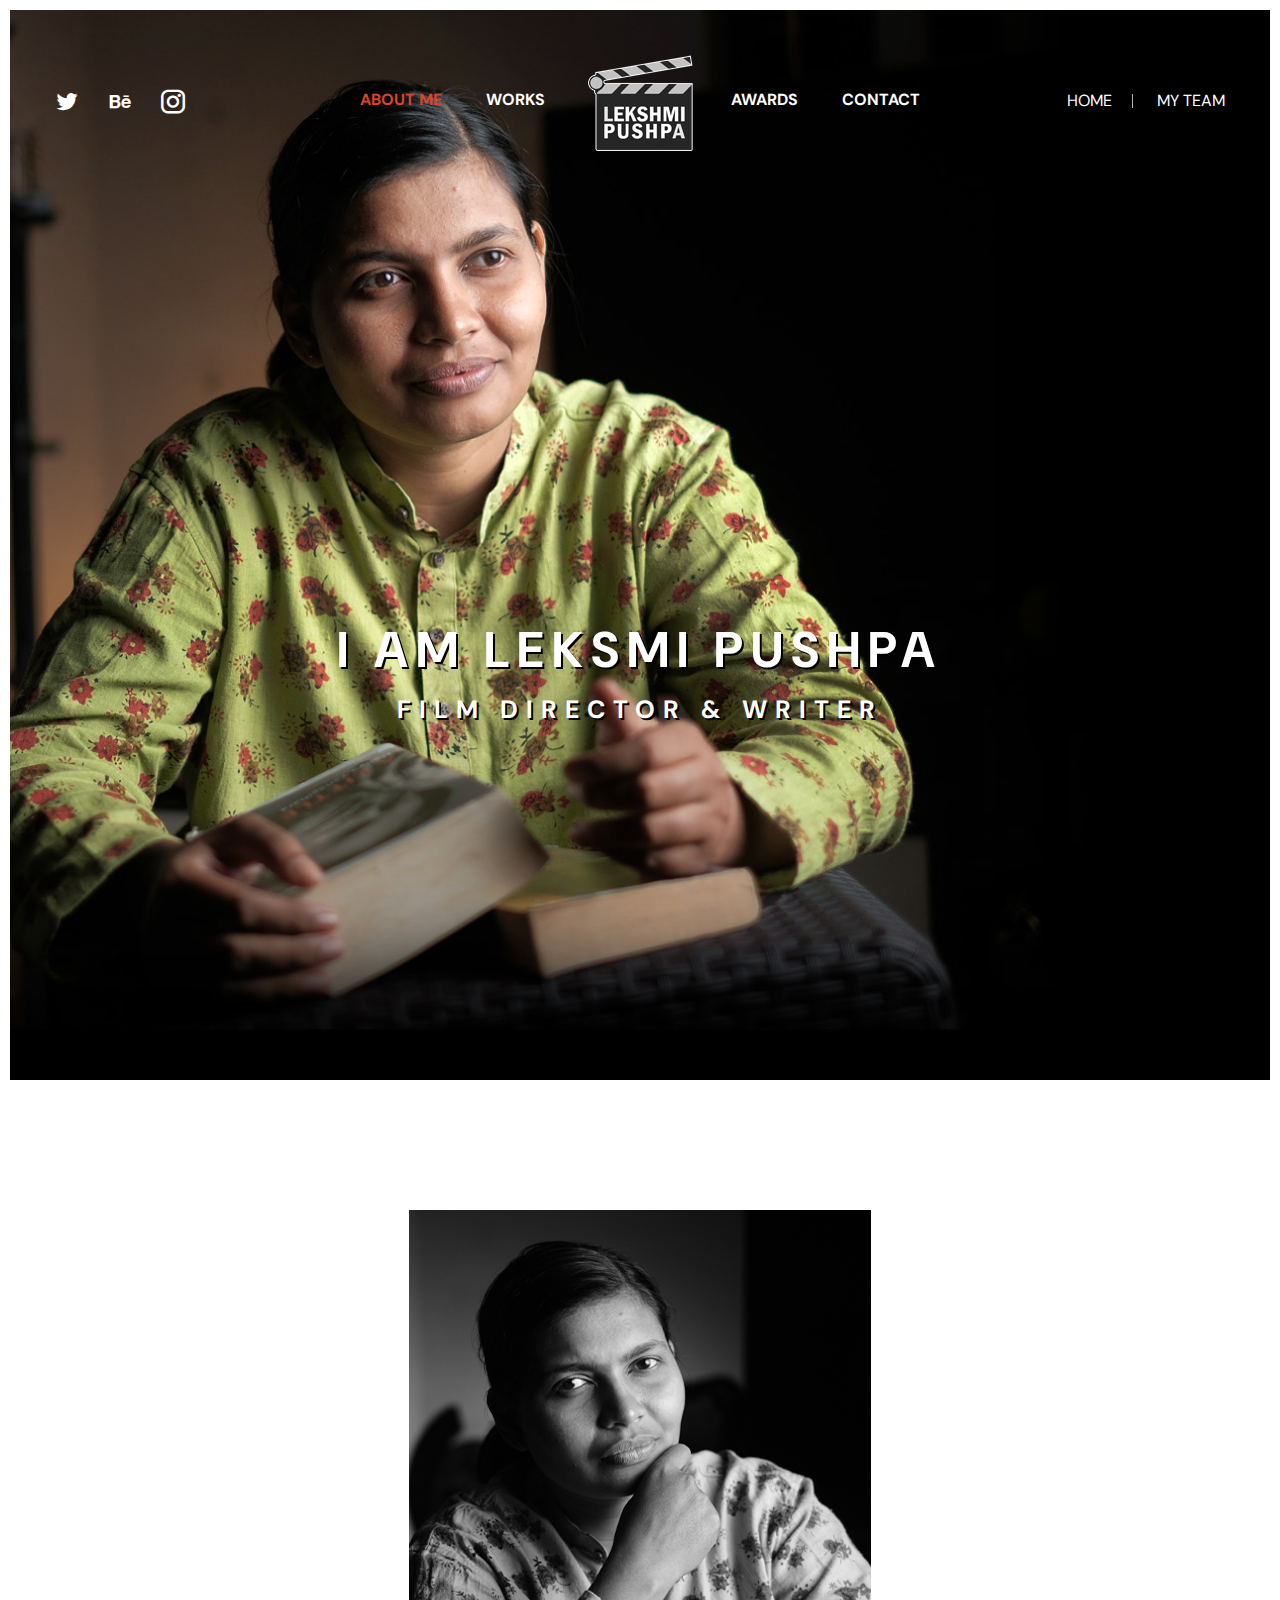
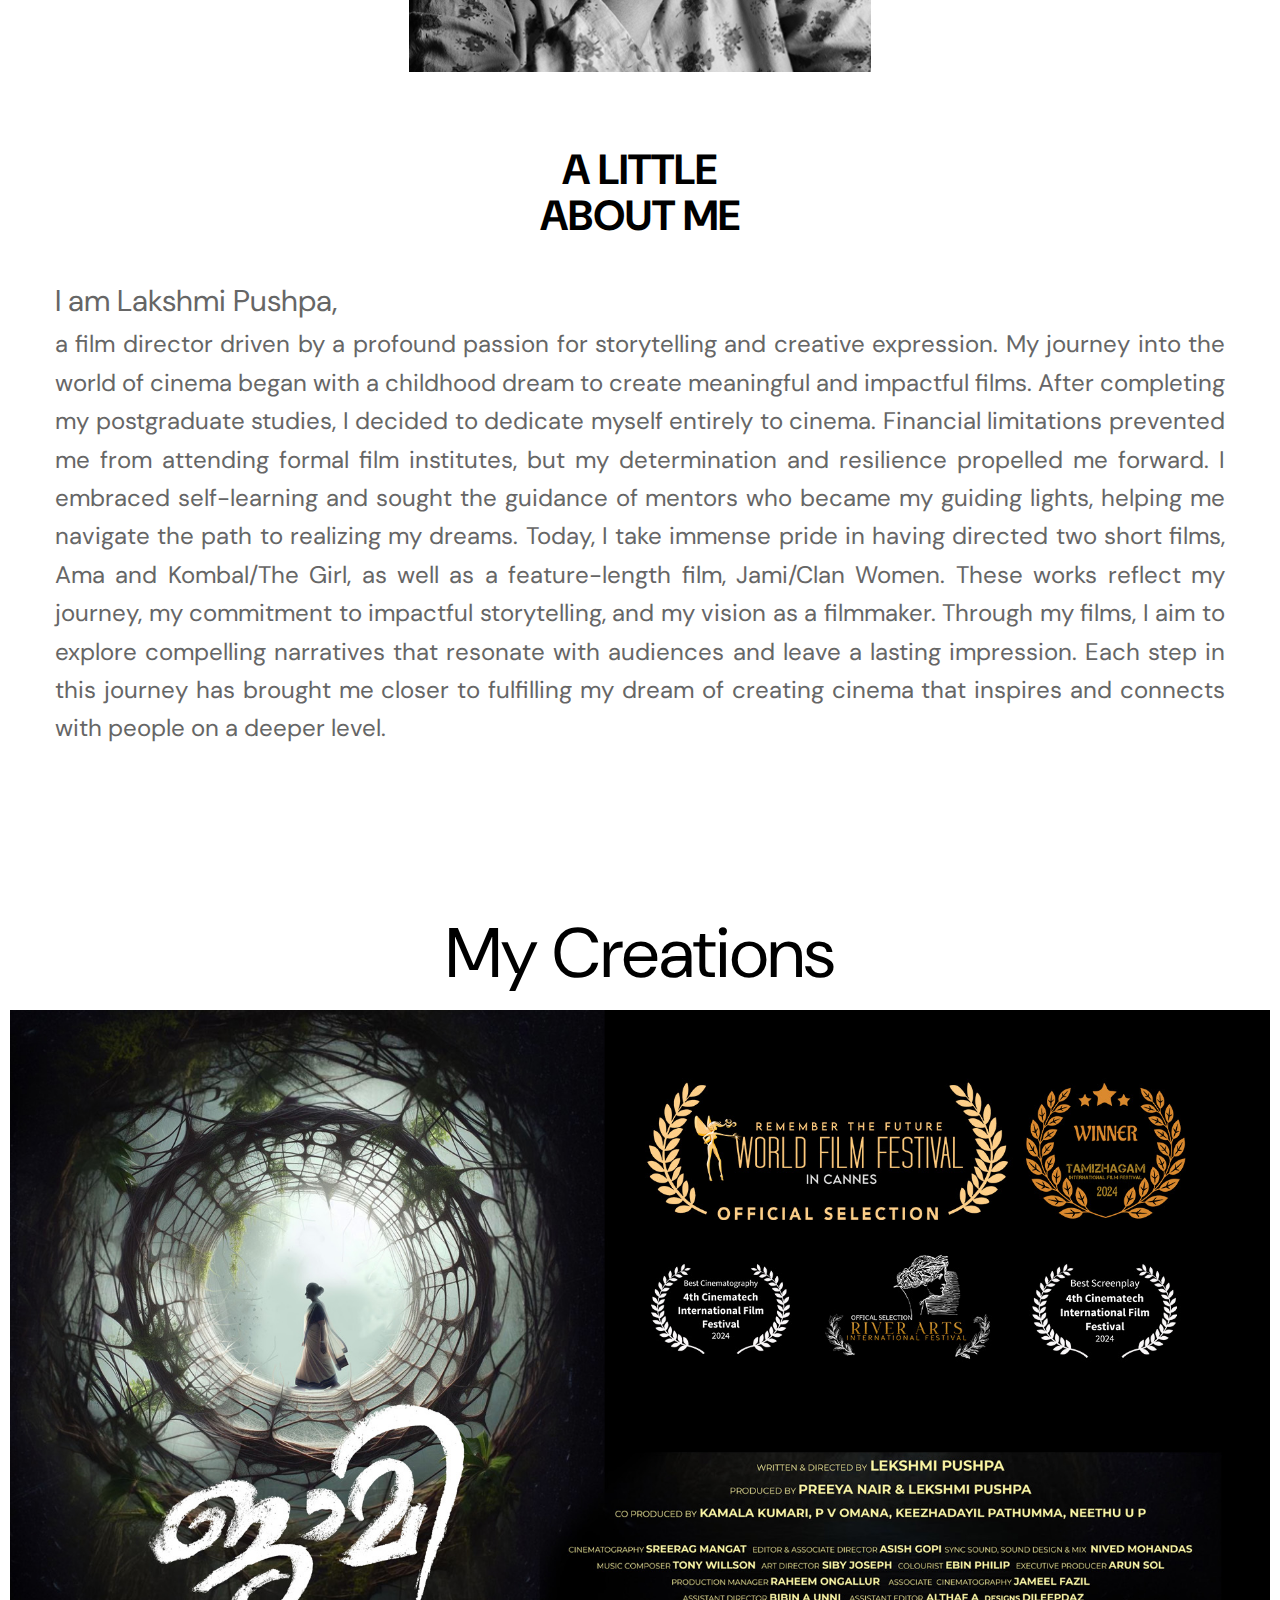
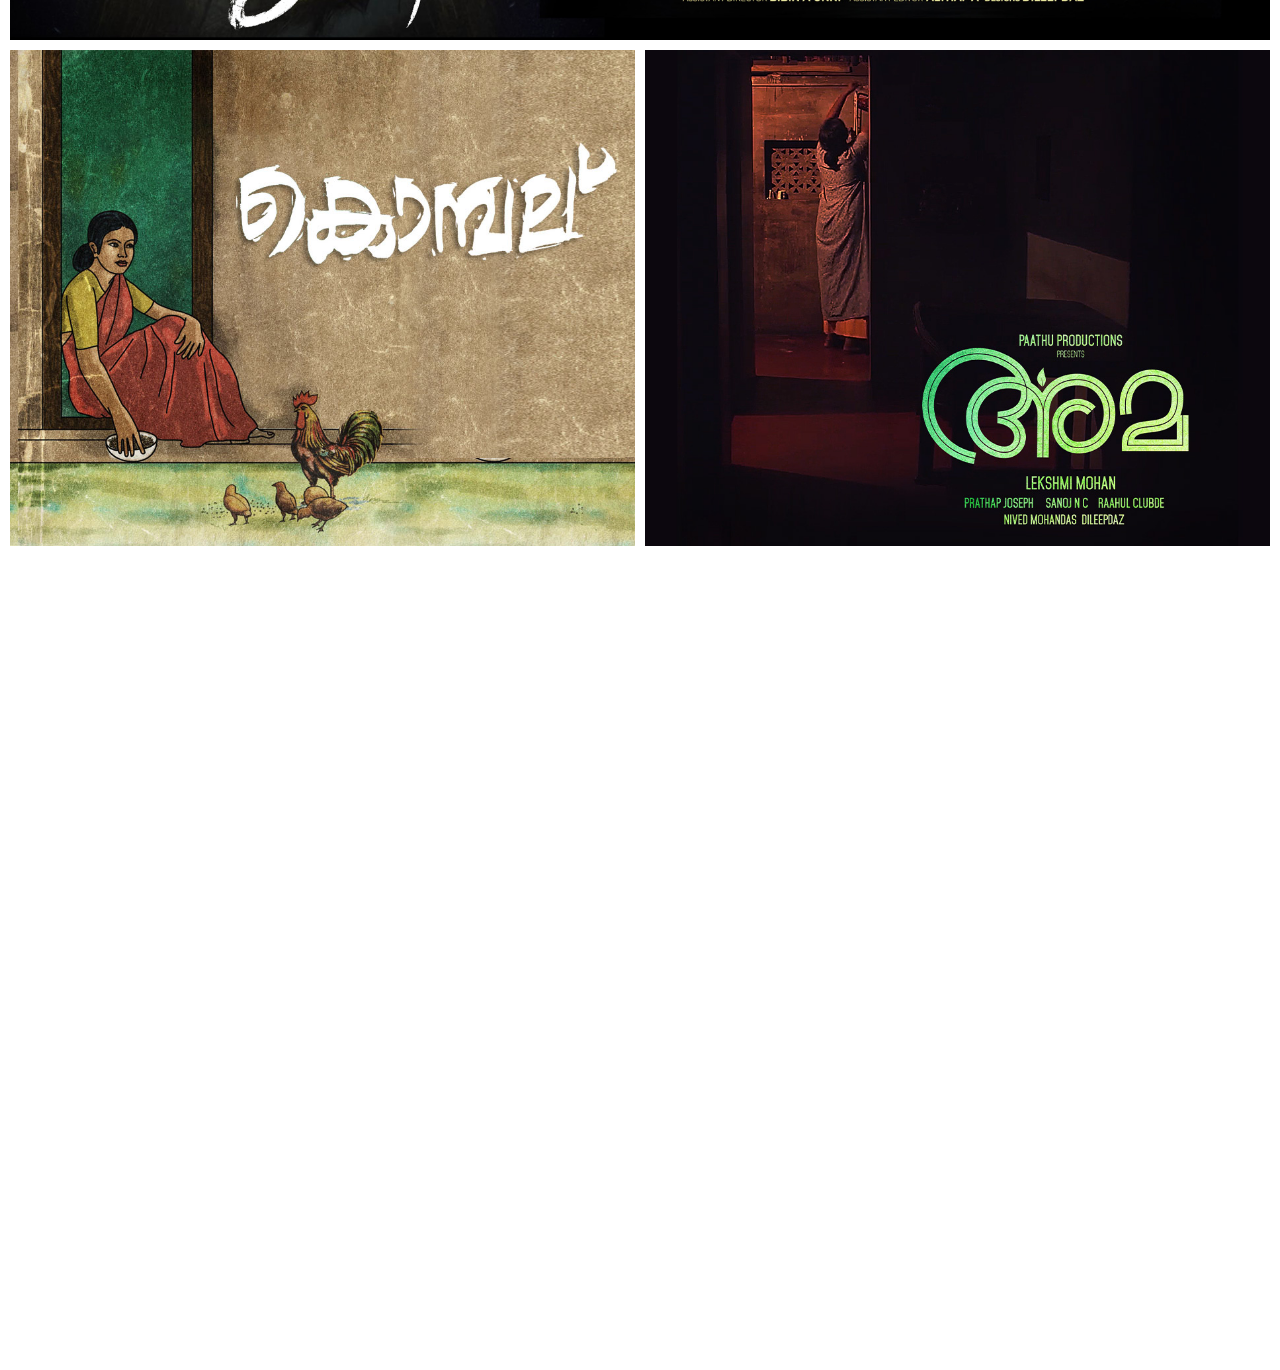
==== commit 452d6b3b: "finale file1" ====
--- a/about.html
+++ b/about.html
@@ -84,9 +84,10 @@
 
 									<li class="dropdown"><a href="#">Works</a>
 										<ul>
-											<li><a href="portfolio.html">Jami/ Clan Women (Feature Length)</a></li>
-											<li><a href="portfolio.html">Kompal / The Girl ( Short Film)</a></li>
-											<li><a href="portfolio.html">Ama (അമ) - Short Film</a></li>
+											<li><a href="work-jami.html">Jami/ Clan Women (Feature Length)</a></li>
+											<li><a href="work-kompal.html">Kombal / The Girl ( Short Film)</a></li>
+											<li><a href="work-ama.html">Ama (അമ) - Short Film</a></li>
+											<li><a href="team-jami.html">My Team</a></li>
 										</ul>
 										<!--<ul>
 											<li><a href="about.html">About Us</a></li>
@@ -97,9 +98,9 @@
 								<ul class="navigation right-nav clearfix">
 									<li class="dropdown"><a href="blog-detail.html">AWARDS</a>
 										<ul>
-											<li><a href="blog-detail.html">JAMI</a></li>
-											<li><a href="blog-detail.html">Kompal</a></li>
-											<li><a href="blog-detail.html">AMA</a></li>
+											<li><a href="award- jami.html">JAMI</a></li>
+											<li><a href="award-kompal.html">Kombal</a></li>
+											<li><a href="award-ama.html">AMA</a></li>
 										</ul>
 									</li>
 									<li><a href="contact.html">Contact</a></li>
@@ -113,7 +114,7 @@
 						<ul class="social-box">
 							<li><a href="https://twitter.com/"><span class="icofont-twitter"></span></a></li>
 							<li><a href="https://www.behance.net/"><span class="icofont-behance"></span></a></li>
-							<li><a href="https://www.instagram.com/"><span class="icofont-instagram"></span></a></li>
+							<li><a href="https://www.instagram.com/lekshmipushpa/"><span class="icofont-instagram"></span></a></li>
 						</ul>
 
 						<!-- Outer Box -->
@@ -146,14 +147,14 @@
     <!--End Main Header -->
 
 	<!-- Page Title Section -->
-    <section class="page-title-section" style="background-image:url(images/background/1.jpg)">
+    <section class="page-title-section" style="background-image: url(images/background/1.jpg);">
 		
 		<div id="textbox" style="width:300px; height:150px;">
 		</div>
 		<div class="auto-container">
 			
-            <h1 style="font-size: 50px; letter-spacing: 25px; text-shadow: 2px 2px #000000 ">I AM LEKSMI PUSHPA </h1>
-            <h1 style="font-size: 25px; letter-spacing: 25px; text-shadow: 2px 2px #000000">Film Director & Writer </h1>
+            <h1 style="font-size: 50px; letter-spacing: 8px; text-shadow: 2px 2px #000000 ">I AM LEKSMI PUSHPA </h1>
+            <h1 style="font-size: 25px; letter-spacing: 8px; text-shadow: 2px 2px #000000">Film Director & Writer </h1>
 
 		</div>
 	</section>
